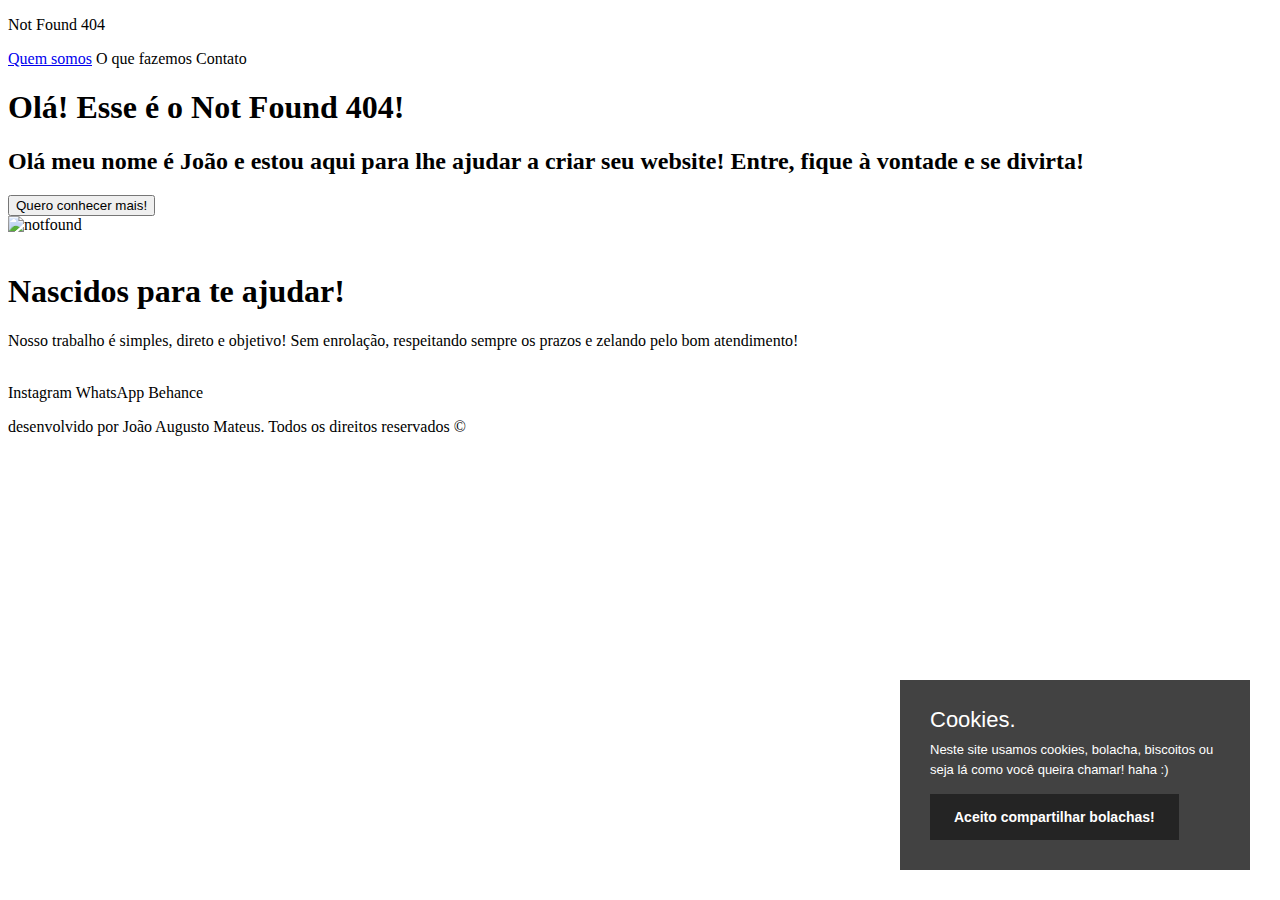
==== index.html @ 874cc060 "Update index.html" ====
<!DOCTYPE html>
<html lang="pt-BR">

<head> 
    <link rel="stylesheet" type="text/css" href="../Site/css/style.css">
    <meta charset="UTF-8">
    <meta name="viewport" content="width=device-width, initial-scale=1.0">
   <meta name="description" content="Olá meu nome é João e estou aqui para lhe ajudar a criar seu website! Entre fique à vontade e se divirta!">
    <title>Not Found 404</title>
    <style>.cookieConsentContainer{z-index:999;width:350px;min-height:20px;box-sizing:border-box;padding:30px 30px 30px 30px;background:#232323;overflow:hidden;position:fixed;bottom:30px;right:30px;display:none}.cookieConsentContainer .cookieTitle a{font-family:OpenSans,arial,sans-serif;color:#fff;font-size:22px;line-height:20px;display:block}.cookieConsentContainer .cookieDesc p{margin:0;padding:0;font-family:OpenSans,arial,sans-serif;color:#fff;font-size:13px;line-height:20px;display:block;margin-top:10px}.cookieConsentContainer .cookieDesc a{font-family:OpenSans,arial,sans-serif;color:#fff;text-decoration:underline}.cookieConsentContainer .cookieButton a{display:inline-block;font-family:OpenSans,arial,sans-serif;color:#fff;font-size:14px;font-weight:700;margin-top:14px;background:#000;box-sizing:border-box;padding:15px 24px;text-align:center;transition:background .3s}.cookieConsentContainer .cookieButton a:hover{cursor:pointer;background:#3e9b67}@media (max-width:980px){.cookieConsentContainer{bottom:0!important;left:0!important;width:100%!important}}</style>
<link rel="icon" type="image/x-icon" href="../Site/favicon.ico">
   
</head>

<body>
    
    <header class="cabecalho">
        <p class="nomelogo">Not Found 404</p>
        <nav class="navegador">
            <a class="somos" href="https://www.instagram.com/joaomateusfotografia/">Quem somos</a>
            <a>O que fazemos</a>
            <a>Contato</a>
        </nav>
    </header>

    <main class="conteudo">
        <section class="conteudoprincipal">
            <div class="conteudoescrito">
                <h1 class="titulo">Olá! Esse é o Not Found 404!</h1>
                <h2 class="subtitulo">Olá meu nome é João e estou aqui para lhe ajudar a criar seu website! Entre, fique à vontade e se divirta!</h2>
                <button class="botao">Quero conhecer mais!</button>
            </div>
           
            <img class="imagem" src="../Site/ovni.gif" alt="notfound">


        </section>

        <section class="trabalhos">
            <img class="team" src="../Site/imagem.gif" alt="">
            <div>
            <h1 class="veja">Nascidos para te ajudar!</h1>
            <p class="paragrafo">Nosso trabalho é simples, direto e objetivo! Sem enrolação, respeitando sempre os prazos e zelando pelo bom atendimento!</p>
           </div> 
           <img src="" alt="">
        </section>
       
        <section class="redes">
            <a>Instagram</a>
            <a>WhatsApp</a>
            <a>Behance</a>
        </section>
    </main>

    <footer class="rodape">
        <p>desenvolvido por João Augusto Mateus. Todos os direitos reservados ©</p>

    </footer>

    
    
    
</body>
<script>var purecookieTitle="Cookies.",purecookieDesc="Neste site usamos cookies, bolacha, biscoitos ou seja lá como você queira chamar! haha :)",purecookieLink='<a href="https://www.cssscript.com/privacy-policy/" target="_blank"Por que usam bolachas?</a>',purecookieButton="Aceito compartilhar bolachas!";function pureFadeIn(e,o){var i=document.getElementById(e);i.style.opacity=0,i.style.display=o||"block",function e(){var o=parseFloat(i.style.opacity);(o+=.02)>1||(i.style.opacity=o,requestAnimationFrame(e))}()}function pureFadeOut(e){var o=document.getElementById(e);o.style.opacity=1,function e(){(o.style.opacity-=.02)<0?o.style.display="none":requestAnimationFrame(e)}()}function setCookie(e,o,i){var t="";if(i){var n=new Date;n.setTime(n.getTime()+24*i*60*60*1e3),t="; expires="+n.toUTCString()}document.cookie=e+"="+(o||"")+t+"; path=/"}function getCookie(e){for(var o=e+"=",i=document.cookie.split(";"),t=0;t<i.length;t++){for(var n=i[t];" "==n.charAt(0);)n=n.substring(1,n.length);if(0==n.indexOf(o))return n.substring(o.length,n.length)}return null}function eraseCookie(e){document.cookie=e+"=; Max-Age=-99999999;"}function cookieConsent(){getCookie("purecookieDismiss")||(document.body.innerHTML+='<div class="cookieConsentContainer" id="cookieConsentContainer"><div class="cookieTitle"><a>'+purecookieTitle+'</a></div><div class="cookieDesc"><p>'+purecookieDesc+" "+purecookieLink+'</p></div><div class="cookieButton"><a onClick="purecookieDismiss();">'+purecookieButton+"</a></div></div>",pureFadeIn("cookieConsentContainer"))}function purecookieDismiss(){setCookie("purecookieDismiss","1",7),pureFadeOut("cookieConsentContainer")}window.onload=function(){cookieConsent()};</script>

</html>
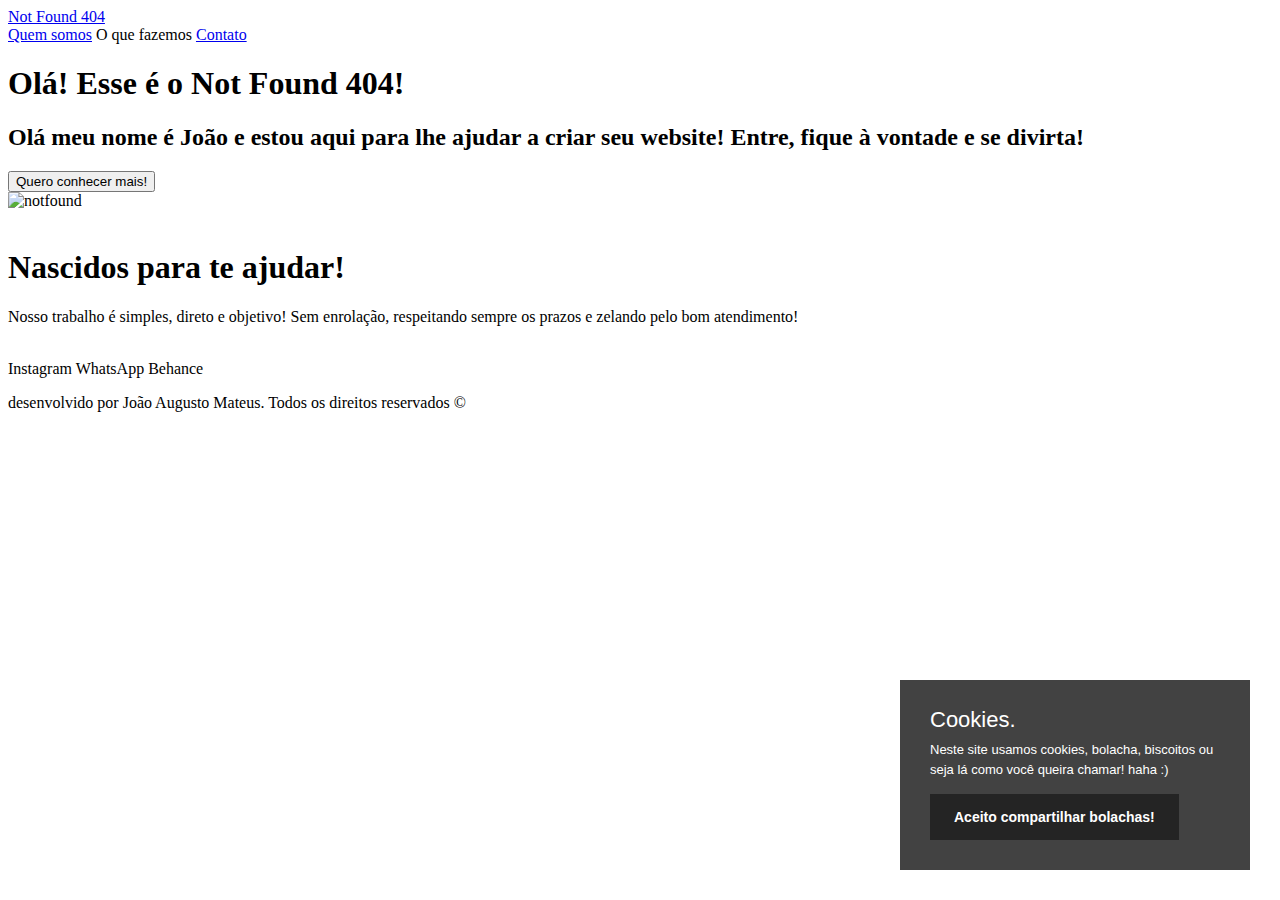
==== commit b38ce209: "Add files via upload" ====
--- a/index.html
+++ b/index.html
@@ -6,20 +6,20 @@
     <meta charset="UTF-8">
     <meta name="viewport" content="width=device-width, initial-scale=1.0">
    <meta name="description" content="Olá meu nome é João e estou aqui para lhe ajudar a criar seu website! Entre fique à vontade e se divirta!">
-    <title>Not Found 404</title>
+    <title>Not Found 404 | Início</title>
     <style>.cookieConsentContainer{z-index:999;width:350px;min-height:20px;box-sizing:border-box;padding:30px 30px 30px 30px;background:#232323;overflow:hidden;position:fixed;bottom:30px;right:30px;display:none}.cookieConsentContainer .cookieTitle a{font-family:OpenSans,arial,sans-serif;color:#fff;font-size:22px;line-height:20px;display:block}.cookieConsentContainer .cookieDesc p{margin:0;padding:0;font-family:OpenSans,arial,sans-serif;color:#fff;font-size:13px;line-height:20px;display:block;margin-top:10px}.cookieConsentContainer .cookieDesc a{font-family:OpenSans,arial,sans-serif;color:#fff;text-decoration:underline}.cookieConsentContainer .cookieButton a{display:inline-block;font-family:OpenSans,arial,sans-serif;color:#fff;font-size:14px;font-weight:700;margin-top:14px;background:#000;box-sizing:border-box;padding:15px 24px;text-align:center;transition:background .3s}.cookieConsentContainer .cookieButton a:hover{cursor:pointer;background:#3e9b67}@media (max-width:980px){.cookieConsentContainer{bottom:0!important;left:0!important;width:100%!important}}</style>
-<link rel="icon" type="image/x-icon" href="../Site/favicon.ico">
+    <link rel="icon" type="image/x-icon" href="../Site/favicon.ico">
    
 </head>
 
 <body>
     
     <header class="cabecalho">
-        <p class="nomelogo">Not Found 404</p>
+        <a class="nomelogo" href="../Site/index.html">Not Found 404</a>
         <nav class="navegador">
-            <a class="somos" href="https://www.instagram.com/joaomateusfotografia/">Quem somos</a>
+            <a class="somos" href="../Site/segunda.html">Quem somos</a>
             <a>O que fazemos</a>
-            <a>Contato</a>
+            <a class="contatoum" href="../Site/terceira.html">Contato</a>
         </nav>
     </header>
 
@@ -27,8 +27,8 @@
         <section class="conteudoprincipal">
             <div class="conteudoescrito">
                 <h1 class="titulo">Olá! Esse é o Not Found 404!</h1>
-                <h2 class="subtitulo">Olá meu nome é João e estou aqui para lhe ajudar a criar seu website! Entre, fique à vontade e se divirta!</h2>
-                <button class="botao">Quero conhecer mais!</button>
+                <h2 class="subtitulo digitando">Olá meu nome é João e estou aqui para lhe ajudar a criar seu website! Entre, fique à vontade e se divirta!</h2>
+               <a href="../Site/segunda.html"><button class="botao">Quero conhecer mais!</button></a>
             </div>
            
             <img class="imagem" src="../Site/ovni.gif" alt="notfound">
@@ -63,4 +63,4 @@
 </body>
 <script>var purecookieTitle="Cookies.",purecookieDesc="Neste site usamos cookies, bolacha, biscoitos ou seja lá como você queira chamar! haha :)",purecookieLink='<a href="https://www.cssscript.com/privacy-policy/" target="_blank"Por que usam bolachas?</a>',purecookieButton="Aceito compartilhar bolachas!";function pureFadeIn(e,o){var i=document.getElementById(e);i.style.opacity=0,i.style.display=o||"block",function e(){var o=parseFloat(i.style.opacity);(o+=.02)>1||(i.style.opacity=o,requestAnimationFrame(e))}()}function pureFadeOut(e){var o=document.getElementById(e);o.style.opacity=1,function e(){(o.style.opacity-=.02)<0?o.style.display="none":requestAnimationFrame(e)}()}function setCookie(e,o,i){var t="";if(i){var n=new Date;n.setTime(n.getTime()+24*i*60*60*1e3),t="; expires="+n.toUTCString()}document.cookie=e+"="+(o||"")+t+"; path=/"}function getCookie(e){for(var o=e+"=",i=document.cookie.split(";"),t=0;t<i.length;t++){for(var n=i[t];" "==n.charAt(0);)n=n.substring(1,n.length);if(0==n.indexOf(o))return n.substring(o.length,n.length)}return null}function eraseCookie(e){document.cookie=e+"=; Max-Age=-99999999;"}function cookieConsent(){getCookie("purecookieDismiss")||(document.body.innerHTML+='<div class="cookieConsentContainer" id="cookieConsentContainer"><div class="cookieTitle"><a>'+purecookieTitle+'</a></div><div class="cookieDesc"><p>'+purecookieDesc+" "+purecookieLink+'</p></div><div class="cookieButton"><a onClick="purecookieDismiss();">'+purecookieButton+"</a></div></div>",pureFadeIn("cookieConsentContainer"))}function purecookieDismiss(){setCookie("purecookieDismiss","1",7),pureFadeOut("cookieConsentContainer")}window.onload=function(){cookieConsent()};</script>
 
-</html>
+</html>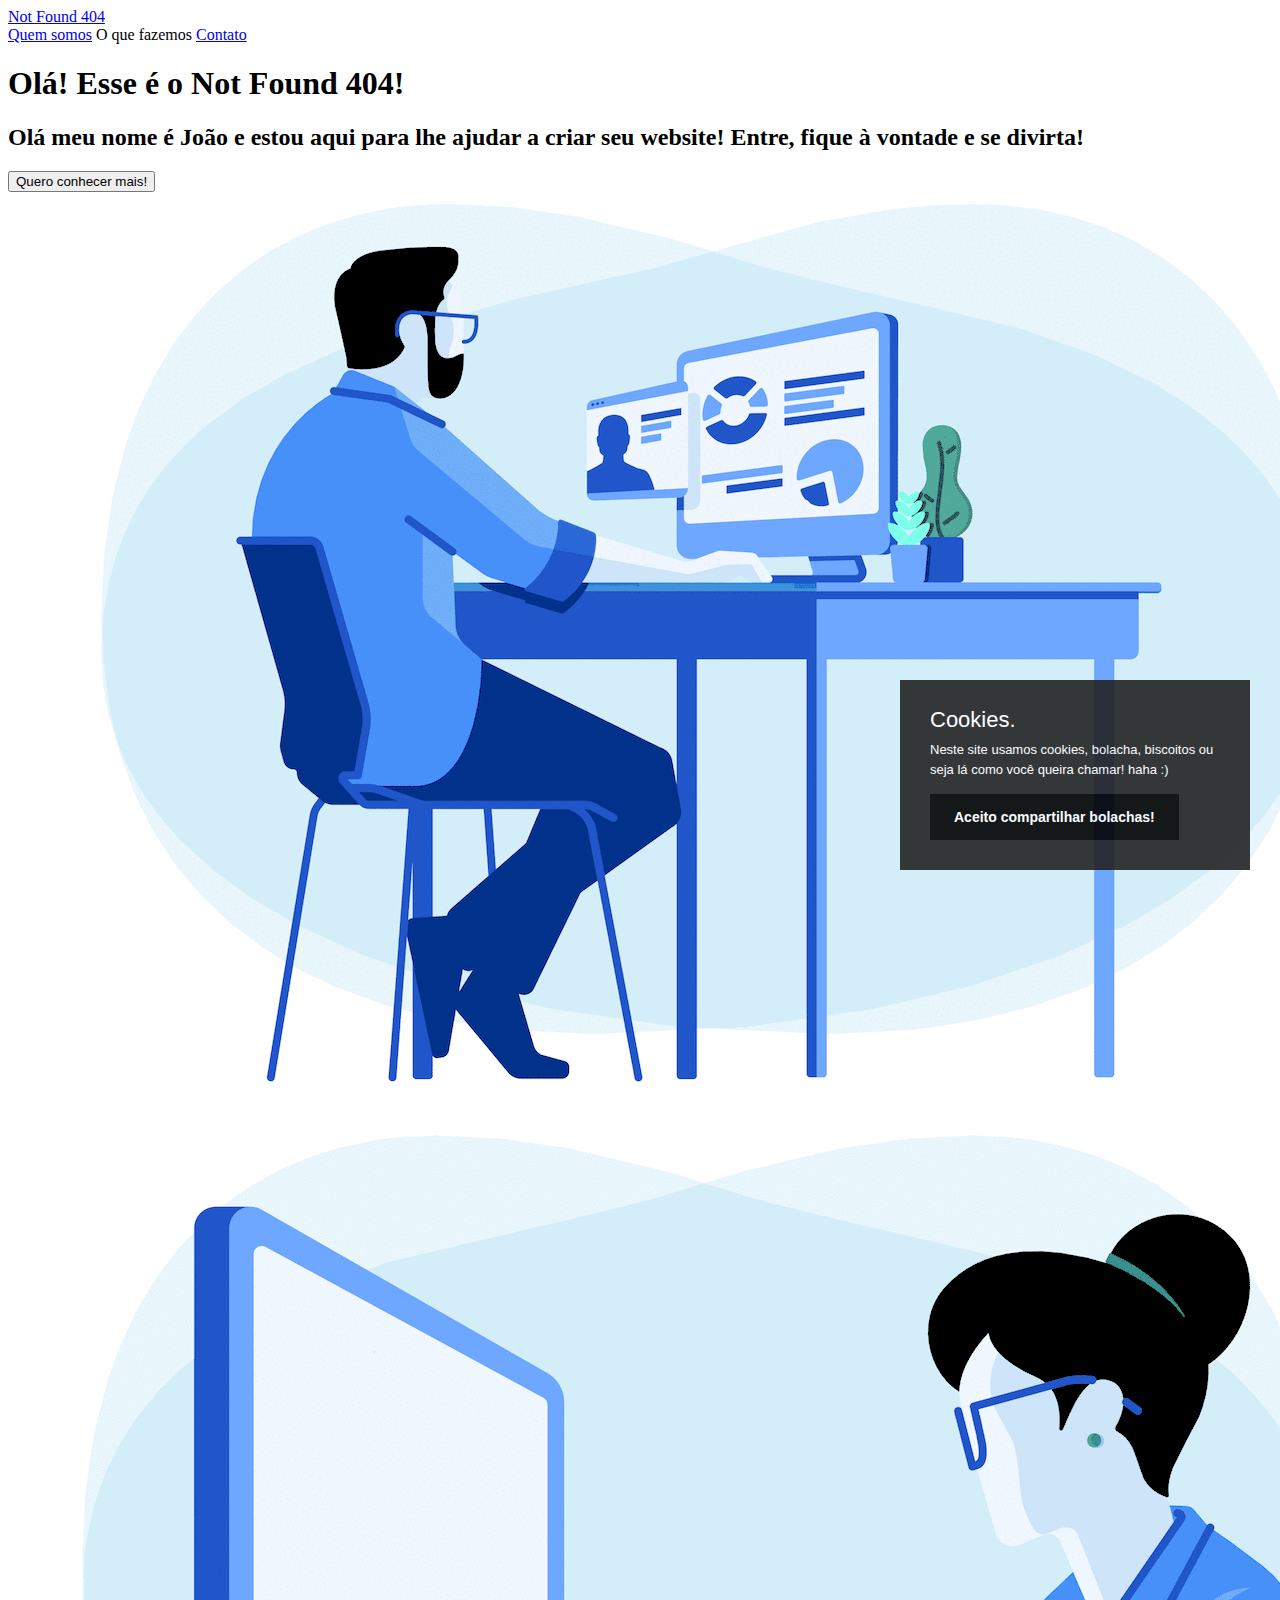
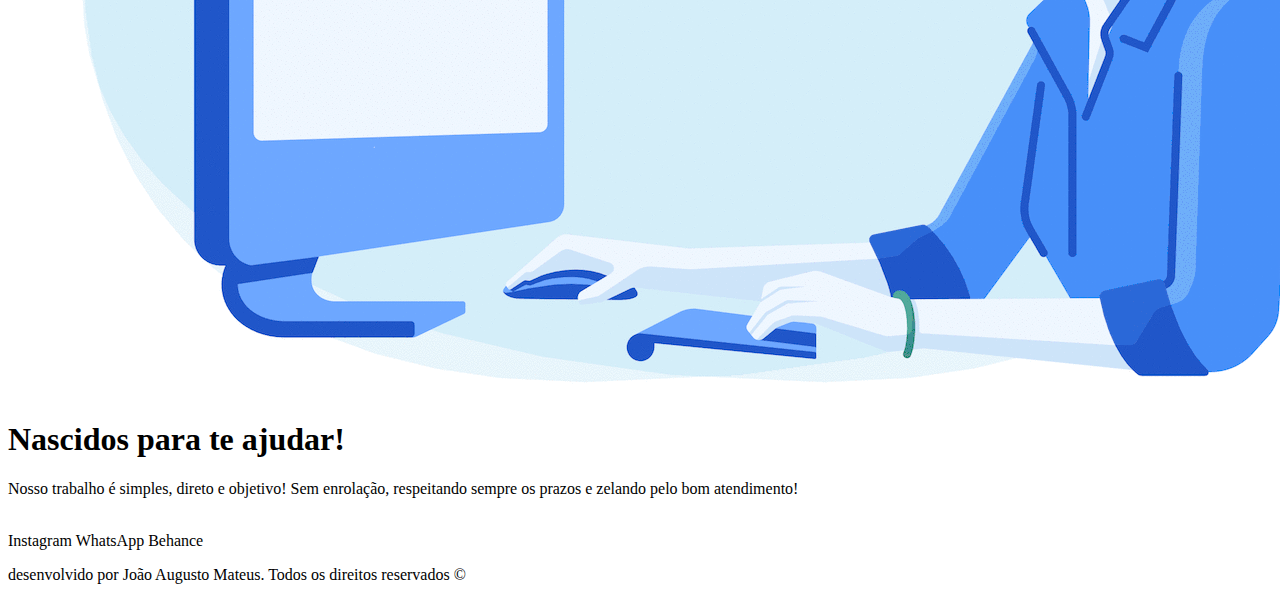
==== commit 0e79dfb2: "Update index.html" ====
--- a/index.html
+++ b/index.html
@@ -2,24 +2,24 @@
 <html lang="pt-BR">
 
 <head> 
-    <link rel="stylesheet" type="text/css" href="../Site/css/style.css">
+    <link rel="stylesheet" type="text/css" href="style.css">
     <meta charset="UTF-8">
     <meta name="viewport" content="width=device-width, initial-scale=1.0">
    <meta name="description" content="Olá meu nome é João e estou aqui para lhe ajudar a criar seu website! Entre fique à vontade e se divirta!">
     <title>Not Found 404 | Início</title>
     <style>.cookieConsentContainer{z-index:999;width:350px;min-height:20px;box-sizing:border-box;padding:30px 30px 30px 30px;background:#232323;overflow:hidden;position:fixed;bottom:30px;right:30px;display:none}.cookieConsentContainer .cookieTitle a{font-family:OpenSans,arial,sans-serif;color:#fff;font-size:22px;line-height:20px;display:block}.cookieConsentContainer .cookieDesc p{margin:0;padding:0;font-family:OpenSans,arial,sans-serif;color:#fff;font-size:13px;line-height:20px;display:block;margin-top:10px}.cookieConsentContainer .cookieDesc a{font-family:OpenSans,arial,sans-serif;color:#fff;text-decoration:underline}.cookieConsentContainer .cookieButton a{display:inline-block;font-family:OpenSans,arial,sans-serif;color:#fff;font-size:14px;font-weight:700;margin-top:14px;background:#000;box-sizing:border-box;padding:15px 24px;text-align:center;transition:background .3s}.cookieConsentContainer .cookieButton a:hover{cursor:pointer;background:#3e9b67}@media (max-width:980px){.cookieConsentContainer{bottom:0!important;left:0!important;width:100%!important}}</style>
-    <link rel="icon" type="image/x-icon" href="../Site/favicon.ico">
+    <link rel="icon" type="image/x-icon" href="favicon.ico">
    
 </head>
 
 <body>
     
     <header class="cabecalho">
-        <a class="nomelogo" href="../Site/index.html">Not Found 404</a>
+        <a class="nomelogo" href="index.html">Not Found 404</a>
         <nav class="navegador">
-            <a class="somos" href="../Site/segunda.html">Quem somos</a>
+            <a class="somos" href="segunda.html">Quem somos</a>
             <a>O que fazemos</a>
-            <a class="contatoum" href="../Site/terceira.html">Contato</a>
+            <a class="contatoum" href="terceira.html">Contato</a>
         </nav>
     </header>
 
@@ -31,13 +31,13 @@
                <a href="../Site/segunda.html"><button class="botao">Quero conhecer mais!</button></a>
             </div>
            
-            <img class="imagem" src="../Site/ovni.gif" alt="notfound">
+            <img class="imagem" src="ovni.gif" alt="notfound">
 
 
         </section>
 
         <section class="trabalhos">
-            <img class="team" src="../Site/imagem.gif" alt="">
+            <img class="team" src="imagem.gif" alt="">
             <div>
             <h1 class="veja">Nascidos para te ajudar!</h1>
             <p class="paragrafo">Nosso trabalho é simples, direto e objetivo! Sem enrolação, respeitando sempre os prazos e zelando pelo bom atendimento!</p>
@@ -63,4 +63,4 @@
 </body>
 <script>var purecookieTitle="Cookies.",purecookieDesc="Neste site usamos cookies, bolacha, biscoitos ou seja lá como você queira chamar! haha :)",purecookieLink='<a href="https://www.cssscript.com/privacy-policy/" target="_blank"Por que usam bolachas?</a>',purecookieButton="Aceito compartilhar bolachas!";function pureFadeIn(e,o){var i=document.getElementById(e);i.style.opacity=0,i.style.display=o||"block",function e(){var o=parseFloat(i.style.opacity);(o+=.02)>1||(i.style.opacity=o,requestAnimationFrame(e))}()}function pureFadeOut(e){var o=document.getElementById(e);o.style.opacity=1,function e(){(o.style.opacity-=.02)<0?o.style.display="none":requestAnimationFrame(e)}()}function setCookie(e,o,i){var t="";if(i){var n=new Date;n.setTime(n.getTime()+24*i*60*60*1e3),t="; expires="+n.toUTCString()}document.cookie=e+"="+(o||"")+t+"; path=/"}function getCookie(e){for(var o=e+"=",i=document.cookie.split(";"),t=0;t<i.length;t++){for(var n=i[t];" "==n.charAt(0);)n=n.substring(1,n.length);if(0==n.indexOf(o))return n.substring(o.length,n.length)}return null}function eraseCookie(e){document.cookie=e+"=; Max-Age=-99999999;"}function cookieConsent(){getCookie("purecookieDismiss")||(document.body.innerHTML+='<div class="cookieConsentContainer" id="cookieConsentContainer"><div class="cookieTitle"><a>'+purecookieTitle+'</a></div><div class="cookieDesc"><p>'+purecookieDesc+" "+purecookieLink+'</p></div><div class="cookieButton"><a onClick="purecookieDismiss();">'+purecookieButton+"</a></div></div>",pureFadeIn("cookieConsentContainer"))}function purecookieDismiss(){setCookie("purecookieDismiss","1",7),pureFadeOut("cookieConsentContainer")}window.onload=function(){cookieConsent()};</script>
 
-</html>+</html>
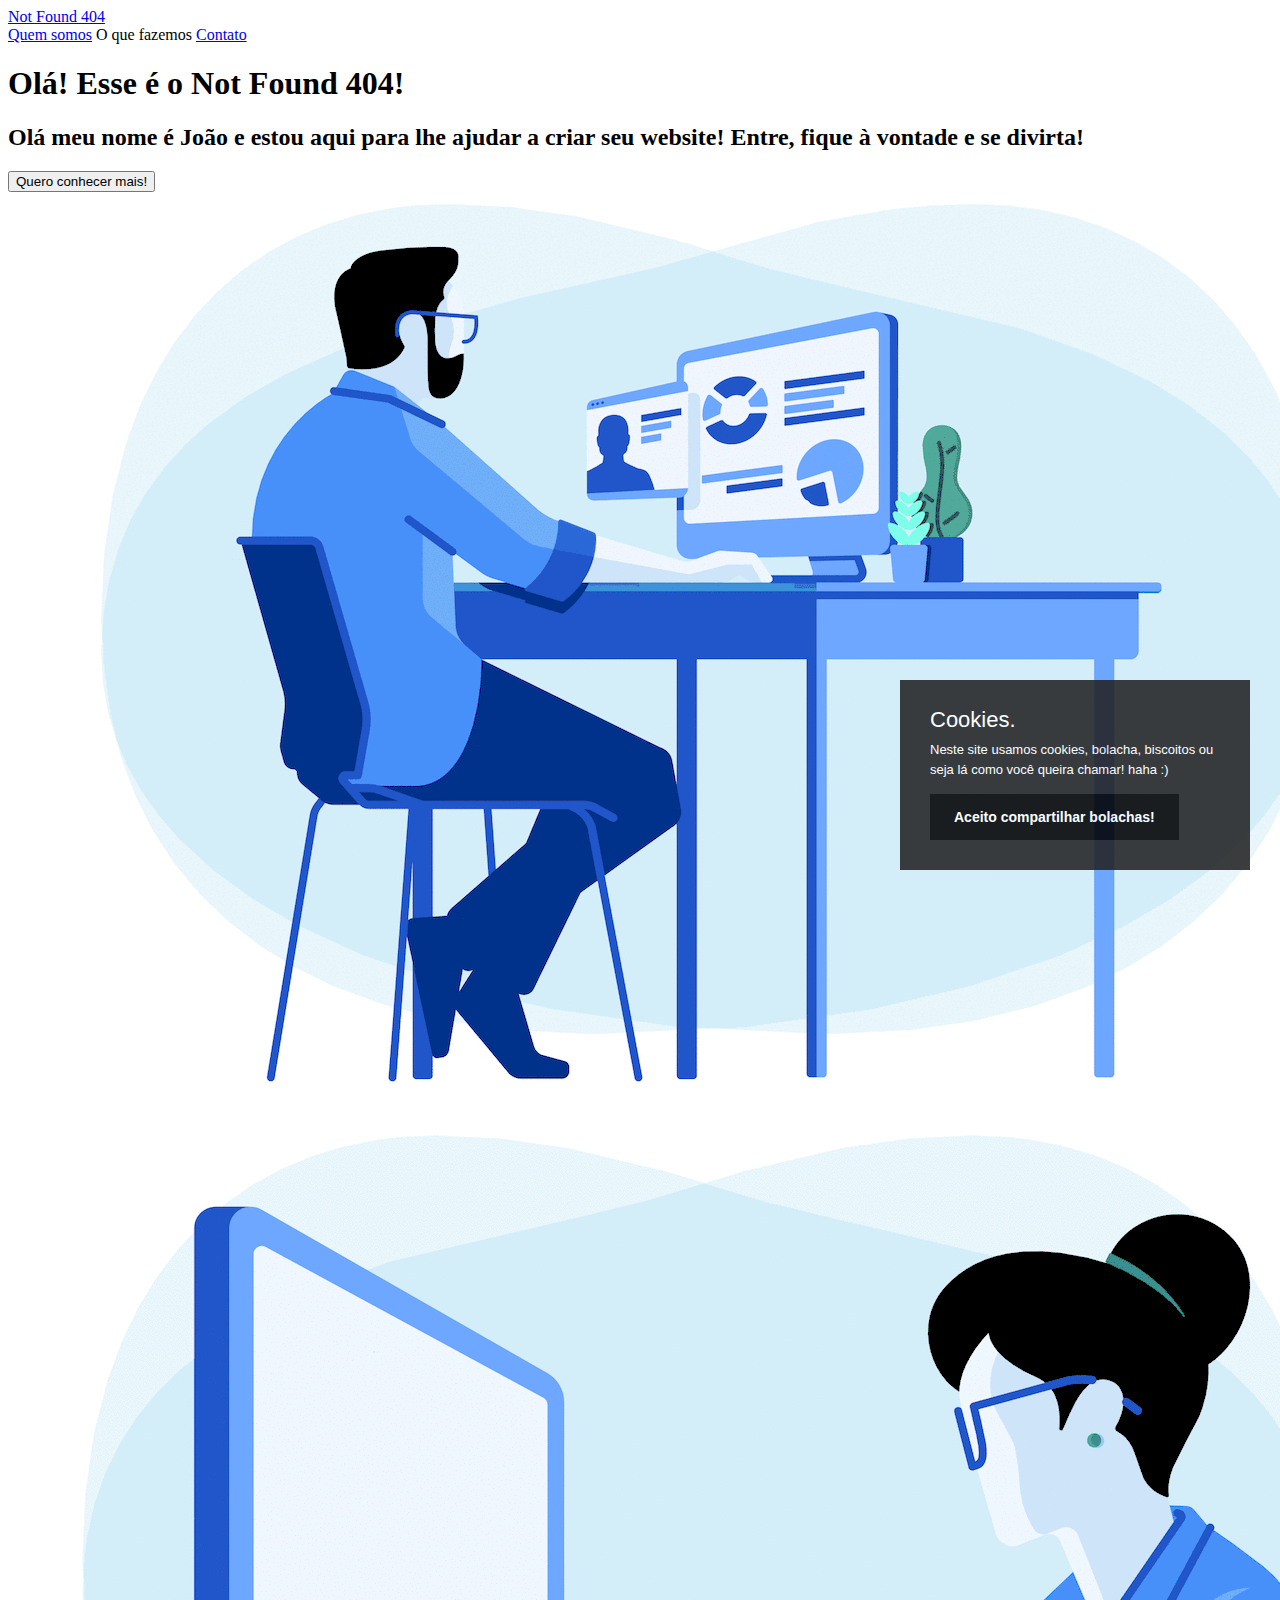
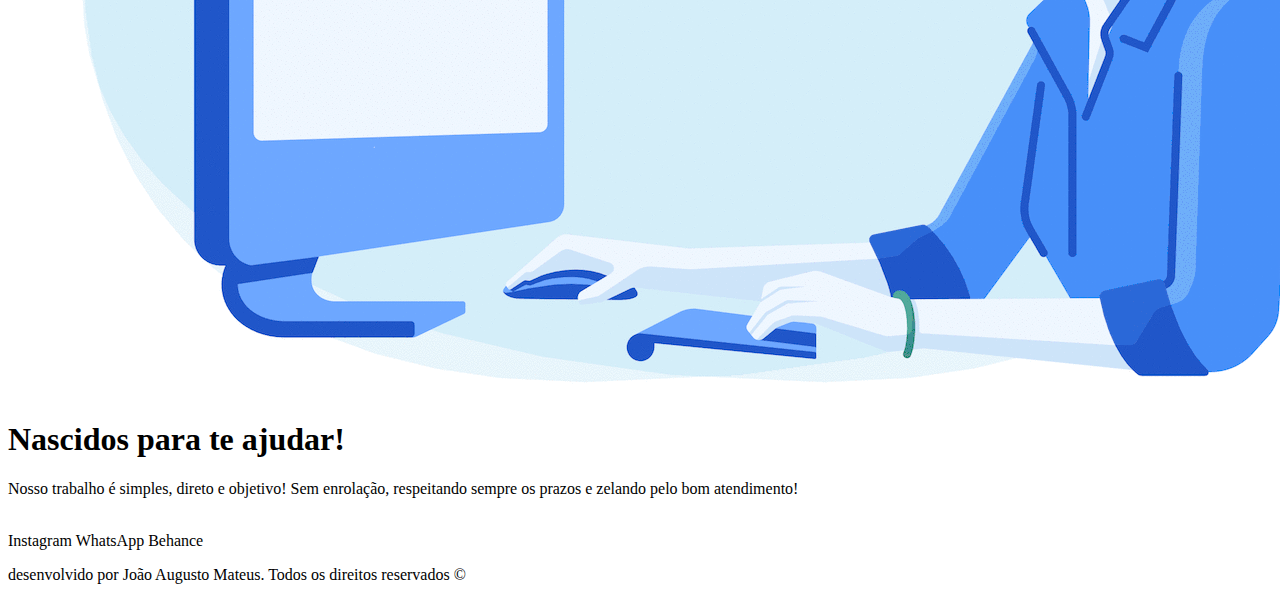
==== commit 8109b660: "Update index.html" ====
--- a/index.html
+++ b/index.html
@@ -9,6 +9,7 @@
     <title>Not Found 404 | Início</title>
     <style>.cookieConsentContainer{z-index:999;width:350px;min-height:20px;box-sizing:border-box;padding:30px 30px 30px 30px;background:#232323;overflow:hidden;position:fixed;bottom:30px;right:30px;display:none}.cookieConsentContainer .cookieTitle a{font-family:OpenSans,arial,sans-serif;color:#fff;font-size:22px;line-height:20px;display:block}.cookieConsentContainer .cookieDesc p{margin:0;padding:0;font-family:OpenSans,arial,sans-serif;color:#fff;font-size:13px;line-height:20px;display:block;margin-top:10px}.cookieConsentContainer .cookieDesc a{font-family:OpenSans,arial,sans-serif;color:#fff;text-decoration:underline}.cookieConsentContainer .cookieButton a{display:inline-block;font-family:OpenSans,arial,sans-serif;color:#fff;font-size:14px;font-weight:700;margin-top:14px;background:#000;box-sizing:border-box;padding:15px 24px;text-align:center;transition:background .3s}.cookieConsentContainer .cookieButton a:hover{cursor:pointer;background:#3e9b67}@media (max-width:980px){.cookieConsentContainer{bottom:0!important;left:0!important;width:100%!important}}</style>
     <link rel="icon" type="image/x-icon" href="favicon.ico">
+    <link href= "https://notfound404-error.github.io/404notfound/style.css">
    
 </head>
 
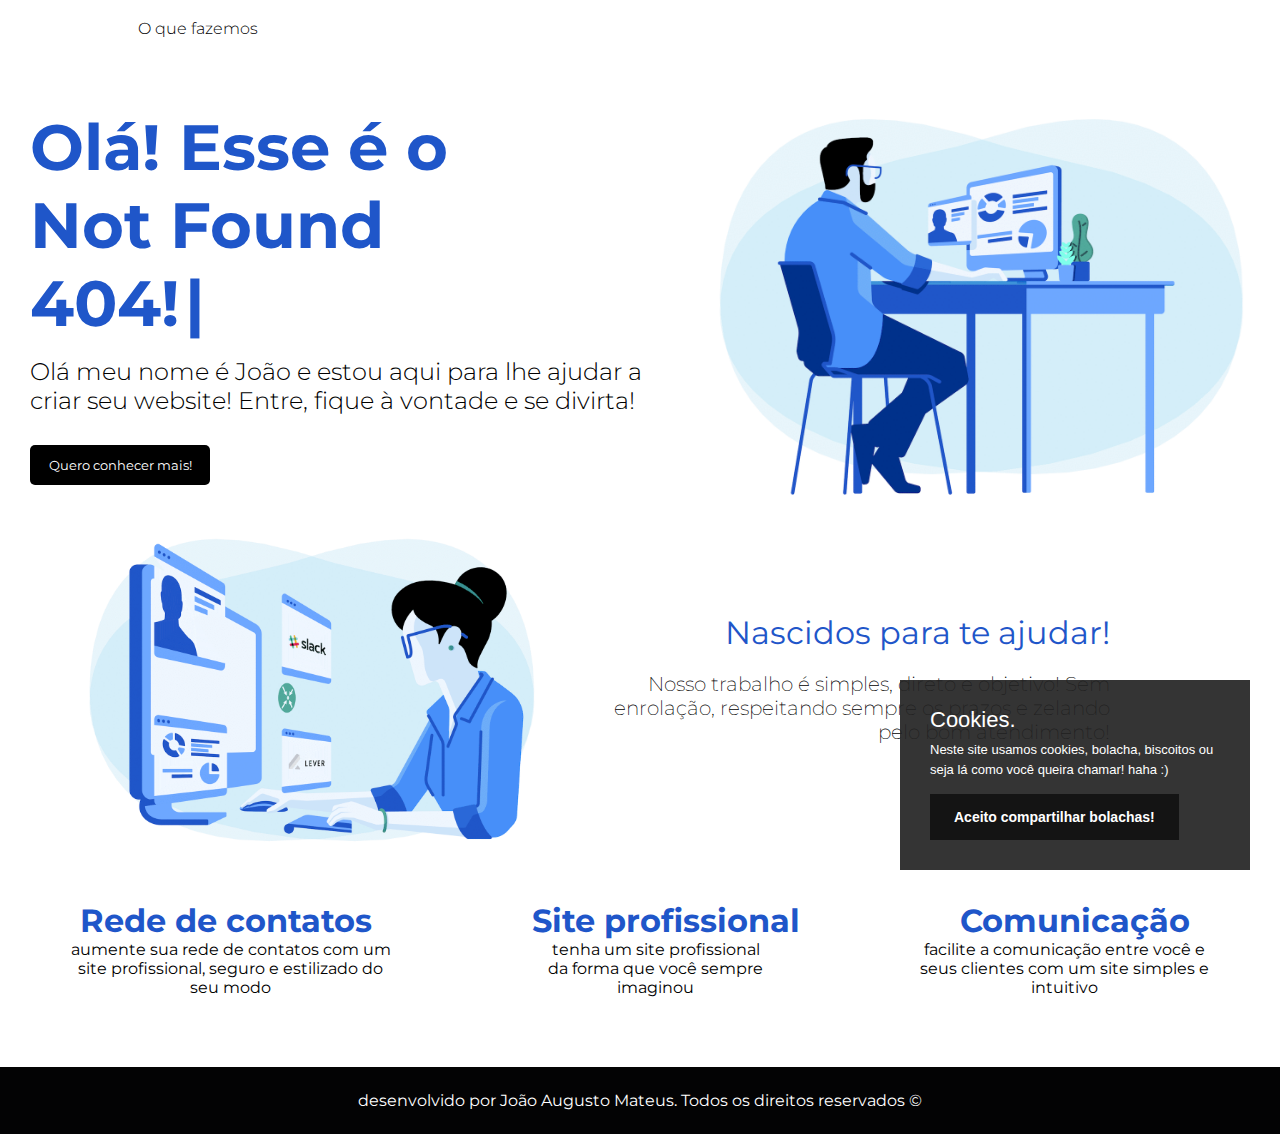
==== commit 8edb0828: "Update index.html" ====
--- a/index.html
+++ b/index.html
@@ -9,59 +9,59 @@
     <title>Not Found 404 | Início</title>
     <style>.cookieConsentContainer{z-index:999;width:350px;min-height:20px;box-sizing:border-box;padding:30px 30px 30px 30px;background:#232323;overflow:hidden;position:fixed;bottom:30px;right:30px;display:none}.cookieConsentContainer .cookieTitle a{font-family:OpenSans,arial,sans-serif;color:#fff;font-size:22px;line-height:20px;display:block}.cookieConsentContainer .cookieDesc p{margin:0;padding:0;font-family:OpenSans,arial,sans-serif;color:#fff;font-size:13px;line-height:20px;display:block;margin-top:10px}.cookieConsentContainer .cookieDesc a{font-family:OpenSans,arial,sans-serif;color:#fff;text-decoration:underline}.cookieConsentContainer .cookieButton a{display:inline-block;font-family:OpenSans,arial,sans-serif;color:#fff;font-size:14px;font-weight:700;margin-top:14px;background:#000;box-sizing:border-box;padding:15px 24px;text-align:center;transition:background .3s}.cookieConsentContainer .cookieButton a:hover{cursor:pointer;background:#3e9b67}@media (max-width:980px){.cookieConsentContainer{bottom:0!important;left:0!important;width:100%!important}}</style>
     <link rel="icon" type="image/x-icon" href="favicon.ico">
-    <link href= "https://notfound404-error.github.io/404notfound/style.css">
-   
+    <content="width=device-width, initial-scale=1.0">
+        <link href="https://notfound404-error.github.io/NotFound404/style.css>
 </head>
 
+
 <body>
-    
-    <header class="cabecalho">
-        <a class="nomelogo" href="index.html">Not Found 404</a>
-        <nav class="navegador">
-            <a class="somos" href="segunda.html">Quem somos</a>
-            <a>O que fazemos</a>
-            <a class="contatoum" href="terceira.html">Contato</a>
-        </nav>
-    </header>
 
-    <main class="conteudo">
-        <section class="conteudoprincipal">
-            <div class="conteudoescrito">
-                <h1 class="titulo">Olá! Esse é o Not Found 404!</h1>
-                <h2 class="subtitulo digitando">Olá meu nome é João e estou aqui para lhe ajudar a criar seu website! Entre, fique à vontade e se divirta!</h2>
-               <a href="../Site/segunda.html"><button class="botao">Quero conhecer mais!</button></a>
-            </div>
-           
-            <img class="imagem" src="ovni.gif" alt="notfound">
+<header class="cabecalho">
+  <a class="nomelogo" href="index.html">Not Found 404</a>
+  <nav class="navegador">
+      <a class="somos" href="segunda.html">Quem somos</a>
+      <a>O que fazemos</a>
+      <a class="contatoum" href="terceira.html">Contato</a>
+  </nav>
+</header>
+
+<main class="conteudo">
+  <section class="conteudoprincipal">
+      <div class="conteudoescrito">
+          <h1 class="titulo">Olá! Esse é o Not Found 404!</h1>
+          <h2 class="subtitulo digitando">Olá meu nome é João e estou aqui para lhe ajudar a criar seu website! Entre, fique à vontade e se divirta!</h2>
+         <a href="segunda.html"><button class="botao">Quero conhecer mais!</button></a>
+      </div>
+     
+      <img class="imagem" src="ovni.gif" alt="notfound">
 
 
-        </section>
+  </section>
 
-        <section class="trabalhos">
-            <img class="team" src="imagem.gif" alt="">
-            <div>
-            <h1 class="veja">Nascidos para te ajudar!</h1>
-            <p class="paragrafo">Nosso trabalho é simples, direto e objetivo! Sem enrolação, respeitando sempre os prazos e zelando pelo bom atendimento!</p>
-           </div> 
-           <img src="" alt="">
-        </section>
-       
-        <section class="redes">
-            <a>Instagram</a>
-            <a>WhatsApp</a>
-            <a>Behance</a>
-        </section>
-    </main>
+  <section class="trabalhos">
+      <img class="team" src="imagem.gif" alt="">
+      <div>
+      <h1 class="veja">Nascidos para te ajudar!</h1>
+      <p class="paragrafo">Nosso trabalho é simples, direto e objetivo! Sem enrolação, respeitando sempre os prazos e zelando pelo bom atendimento!</p>
+     </div> 
+     <img src="" alt="">
+  </section>
 
-    <footer class="rodape">
-        <p>desenvolvido por João Augusto Mateus. Todos os direitos reservados ©</p>
+  </main>
+    <section class="texto">   
+      <h1>Rede de contatos</h1>
+      <h1>Site profissional</h1>
+      <h1>Comunicação</h1>
+     </section>
 
-    </footer>
+     <section class="textodois">   
+      <p>aumente sua rede de contatos com um site profissional, seguro e estilizado do seu modo</p>
+      <p>tenha um site profissional da forma que você sempre imaginou</p>
+      <p>facilite a comunicação entre você e seus clientes com um site simples e intuitivo</p>
+     </section>
+</body>
+<footer class="rodape">
+  <p>desenvolvido por João Augusto Mateus. Todos os direitos reservados ©</p>
 
-    
-    
-    
-</body>
+</footer>
 <script>var purecookieTitle="Cookies.",purecookieDesc="Neste site usamos cookies, bolacha, biscoitos ou seja lá como você queira chamar! haha :)",purecookieLink='<a href="https://www.cssscript.com/privacy-policy/" target="_blank"Por que usam bolachas?</a>',purecookieButton="Aceito compartilhar bolachas!";function pureFadeIn(e,o){var i=document.getElementById(e);i.style.opacity=0,i.style.display=o||"block",function e(){var o=parseFloat(i.style.opacity);(o+=.02)>1||(i.style.opacity=o,requestAnimationFrame(e))}()}function pureFadeOut(e){var o=document.getElementById(e);o.style.opacity=1,function e(){(o.style.opacity-=.02)<0?o.style.display="none":requestAnimationFrame(e)}()}function setCookie(e,o,i){var t="";if(i){var n=new Date;n.setTime(n.getTime()+24*i*60*60*1e3),t="; expires="+n.toUTCString()}document.cookie=e+"="+(o||"")+t+"; path=/"}function getCookie(e){for(var o=e+"=",i=document.cookie.split(";"),t=0;t<i.length;t++){for(var n=i[t];" "==n.charAt(0);)n=n.substring(1,n.length);if(0==n.indexOf(o))return n.substring(o.length,n.length)}return null}function eraseCookie(e){document.cookie=e+"=; Max-Age=-99999999;"}function cookieConsent(){getCookie("purecookieDismiss")||(document.body.innerHTML+='<div class="cookieConsentContainer" id="cookieConsentContainer"><div class="cookieTitle"><a>'+purecookieTitle+'</a></div><div class="cookieDesc"><p>'+purecookieDesc+" "+purecookieLink+'</p></div><div class="cookieButton"><a onClick="purecookieDismiss();">'+purecookieButton+"</a></div></div>",pureFadeIn("cookieConsentContainer"))}function purecookieDismiss(){setCookie("purecookieDismiss","1",7),pureFadeOut("cookieConsentContainer")}window.onload=function(){cookieConsent()};</script>
-
-</html>
--- a/style.css
+++ b/style.css
@@ -0,0 +1,472 @@
+@import url('https://fonts.googleapis.com/css2?family=Montserrat:wght@300;500&display=swap');
+
+* {
+    margin: 0;
+    padding: 0;
+    box-sizing: border-box;
+    text-decoration: none;
+}
+
+body {
+     font-size: 100%;
+     background-color: white;
+     animation: fadein 1s;
+ }
+
+ 
+
+ .cabecalho {
+  background-image: linear-gradient(to right, #1F56C9 , #4DAAFF);
+     color: white;
+     display: flex;
+     flex-direction: row;
+     align-items: center;
+     justify-content: space-around;
+     padding: 35px;
+    position: sticky;
+    top: 0;
+ }
+
+ .navegador {
+     display: flex;
+     gap: 30px;
+     font-family: 'Montserrat', sans-serif;
+     font-weight: 300;
+     align-items: center;
+ }
+
+ .conteudoprincipal {
+
+    display: flex;
+    align-items: center;
+    justify-content: space-around;
+    flex-direction: row;
+    padding-top: 70px;
+    flex-wrap: wrap;
+    
+
+}
+
+.conteudoescrito {
+    padding-bottom: 20px;
+    margin-left: 30px;
+    
+}
+
+.titulo {
+
+    font-family: 'Montserrat', sans-serif;
+    font-size: 64px;
+    padding-bottom: 15px;
+    max-width: 540px;
+    color: #1F56C9;
+    
+}
+
+.titulo:after{
+  content: '|';
+  margin-left: 5px;
+  opacity: 1;
+  animation: pisca .7s infinite;}
+
+  @keyframes pisca{
+    0%, 100%{
+        opacity: 1;
+    }
+    50%{
+        opacity: 0;
+    }
+}
+
+.subtitulo {
+    font-family: 'Montserrat', sans-serif;
+    font-weight: 300;
+    max-width: 650px;
+    padding-bottom: 30px;
+}
+
+.digitando {
+  animation: cursor 500ms infinite normal, digitar 4s 1s normal;
+}
+
+@keyframes cursor {
+  from {border-right-color: black;}
+  to {border-right-color: white;}
+}
+
+.botao {
+
+    background-color: black;
+    color: white;
+    font-family: 'Montserrat', sans-serif;
+    border-radius: 5px;
+    height: 40px;
+    width: 180px;
+    border: none;
+    cursor: pointer;
+
+}
+
+.botao:hover{
+
+    background-color: #1F56C9;
+
+    Color: #fff;
+
+    width: 180px;
+
+    height: 40px;
+
+    border-radius: 5;
+
+    transition-duration: 0.2s;}
+
+.conteudodois {
+    max-width: 700px;
+    font-family: 'Montserrat', sans-serif ;
+    font-size: 18px;
+    display: block ;
+    align-items: right;
+    justify-content: right;
+    flex-direction: row;
+    padding-bottom: 50px;
+    padding-left: 40px;
+    font-weight: 500;
+
+}
+
+
+
+
+
+.rodape {background-color: #030304;
+    color: white;
+    display: flex;
+    flex-direction: row;
+    align-items: center;
+    justify-content: space-around;
+    padding: 24px;
+    font-family: 'Montserrat', sans-serif;
+}
+
+.nomelogo { 
+    font-family: 'Montserrat', sans-serif;
+    font-weight: 900;
+    text-decoration: none;
+    color: white;
+}
+
+.imagem {
+    max-width: 600px;
+}
+
+.titulodois {
+    padding-bottom: 23px;
+}
+
+.somos {text-decoration: none;
+color: white;}
+
+.veja {
+    font-family: 'Montserrat', sans-serif;
+    color: #1F56C9;
+    display: flex;
+    flex-direction: row;
+    align-items: right;
+    justify-content: right;
+    font-weight: 400;
+    padding-bottom: 20px;
+    margin-right: 100px;
+}
+  
+.paragrafo {
+    font-size: 20px;
+    font-family: 'Montserrat', sans-serif ;
+    color: black;
+    display: flex;
+    flex-direction: row;
+    align-items: right;
+    justify-content: right;
+    font-weight: 400;
+    padding-bottom: 20px;
+font-weight: 200;
+max-width: 500px;
+text-align: right;
+margin-right: 100px;}
+
+.team {
+    max-width: 500px;
+    margin-left: 40px;
+    padding-top: 20px;
+    padding-bottom: 25px;
+}
+
+.trabalhos {
+    display: flex;
+    justify-content: space-around;
+    align-items: center;
+    flex-wrap: wrap;
+}
+
+
+.redes {
+    font-size: 10px;
+    font-family: 'Montserrat', sans-serif ;
+    display: flex;
+    gap: 20px;
+    justify-content: center;
+    padding-top: -10px;
+    padding-bottom: 50px;
+}
+
+.trabalhos {
+    animation: fadeIn 2s;
+    -webkit-animation: fadeIn 2s;
+    -moz-animation: fadeIn 2s;
+    -o-animation: fadeIn 2s;
+    -ms-animation: fadeIn 2s;
+  }
+  @keyframes fadeIn {
+    0% {opacity:0;}
+    100% {opacity:1;}
+  }
+  
+  @-moz-keyframes fadeIn {
+    0% {opacity:0;}
+    100% {opacity:1;}
+  }
+  
+  @-webkit-keyframes fadeIn {
+    0% {opacity:0;}
+    100% {opacity:1;}
+  }
+  
+  @-o-keyframes fadeIn {
+    0% {opacity:0;}
+    100% {opacity:1;}
+  }
+
+  .titulo {
+    animation: fadeIn 2s;
+    -webkit-animation: fadeIn 2s;
+    -moz-animation: fadeIn 2s;
+    -o-animation: fadeIn 2s;
+    -ms-animation: fadeIn 2s;
+  }
+  @keyframes fadeIn {
+    0% {opacity:0;}
+    100% {opacity:1;}
+  }
+  
+  @-moz-keyframes fadeIn {
+    0% {opacity:0;}
+    100% {opacity:1;}
+  }
+  
+  @-webkit-keyframes fadeIn {
+    0% {opacity:0;}
+    100% {opacity:1;}
+  }
+  
+  @-o-keyframes fadeIn {
+    0% {opacity:0;}
+    100% {opacity:1;}
+  }
+  
+  .perfil {max-width: 200px;
+  padding-bottom: 30px;
+  padding-top: 50px;
+  }
+
+  .vejadois { font-size: 20px;
+    font-family: 'Montserrat', sans-serif ;
+    color: black;
+    display: flex;
+    flex-direction: row;
+    align-items: left;
+    justify-content: left;
+    font-weight: 400;
+    padding-bottom: 20px;
+font-weight: 600;
+max-width: 500px;
+text-align: left;
+}
+
+  .paragrafodois {font-size: 20px;
+    font-family: 'Montserrat', sans-serif ;
+    color: black;
+    display: flex;
+    flex-direction: row;
+    align-items: left;
+    justify-content: left;
+    font-weight: 400;
+    padding-bottom: 20px;
+font-weight: 200;
+max-width: 500px;
+text-align: left;
+}
+
+.trabalhosdois {display: flex;
+  justify-content: space-around;
+  align-items: center;
+}
+
+.contato {text-decoration: none;
+  color: black;
+font-family: 'Montserrat', sans-serif;
+flex-direction: row;
+justify-content: center;
+align-items: center;
+display: flex;}
+  
+.contatoum {text-decoration: none;
+  color: white;}
+
+  .botaodois {
+
+    background-color: black;
+    color: white;
+    font-family: 'Montserrat', sans-serif;
+    border-radius: 5px;
+    height: 40px;
+    width: 180px;
+    border: none;
+    cursor: pointer;
+
+}
+
+.botaodois:hover{
+
+    background-color: #1F56C9;
+
+    Color: #fff;
+
+    width: 180px;
+
+    height: 40px;
+
+    border-radius: 5;
+
+    transition-duration: 0.2s;}
+
+    .formulario {padding-bottom: 100px;}
+
+  
+.contato {
+  display: flex;
+  align-items: center;
+padding-bottom: -150px;
+margin-left: -200px;}
+
+    .main {
+      background-color: #FFFFFF;
+      width: 400px;
+      height: 400px;
+      border-radius: 1.5em;
+      box-shadow: 0px 11px 35px 2px rgba(0, 0, 0, 0.14);
+      align-items: center;
+  }
+  
+  .sign {
+      padding-top: 40px;
+      color: #1F56C9;
+      font-family:'Montserrat', sans-serif;
+      font-weight: bold;
+      font-size: 23px;
+  }
+  
+  .un {
+  width: 76%;
+  color: rgb(38, 50, 56);
+  font-weight: 700;
+  font-size: 14px;
+  letter-spacing: 1px;
+  background: rgba(136, 126, 126, 0.04);
+  padding: 10px 20px;
+  border: none;
+  border-radius: 20px;
+  outline: none;
+  box-sizing: border-box;
+  border: 2px solid rgba(0, 0, 0, 0.02);
+  margin-bottom: 50px;
+  margin-left: 46px;
+  text-align: center;
+  margin-bottom: 27px;
+  font-family: 'Montserrat', sans-serif;
+  }
+  
+  form.form1 {
+      padding-top: 10px;
+  }
+  
+  .pass {
+          width: 76%;
+  color: rgb(38, 50, 56);
+  font-weight: 700;
+  font-size: 14px;
+  letter-spacing: 1px;
+  background: rgba(136, 126, 126, 0.04);
+  padding: 10px 20px;
+  border: none;
+  border-radius: 20px;
+  outline: none;
+  box-sizing: border-box;
+  border: 2px solid rgba(0, 0, 0, 0.02);
+  margin-bottom: 50px;
+  margin-left: 46px;
+  text-align: center;
+  margin-bottom: 27px;
+  font-family:'Montserrat', sans-serif;
+  }
+  
+ 
+  .un:focus, .pass:focus {
+      border: 2px solid rgba(0, 0, 0, 0.18) !important;
+      
+  }
+  
+  .submit {
+    cursor: pointer;
+      border-radius: 5em;
+      color: #fff;
+      background: linear-gradient(to right, #1F56C9 , #4DAAFF);
+      border: 0;
+      padding-left: 40px;
+      padding-right: 40px;
+      padding-bottom: 10px;
+      padding-top: 10px;
+      font-family:'Montserrat', sans-serif;
+      margin-left: 22%;
+      font-size: 13px;
+      box-shadow: 0 0 20px 1px rgba(0, 0, 0, 0.04);
+      align-items: center;
+      justify-content: center;
+  }
+  
+  .forgot {
+      color: gray;
+      padding-top: 10px;
+      font-family:'Montserrat', sans-serif;
+      font-size: small;
+      text-decoration: none;
+  }
+ 
+  .texto { display: flex;
+    justify-content: space-around;
+    padding-top: 30px;
+    padding-bottom: 0px;
+    font-family:'Montserrat', sans-serif;
+  color:#1F56C9;
+margin-right: 10px;} 
+
+  .textodois { display: flex;
+    justify-content: center;
+    padding-top: 0px;
+    padding-bottom: 70px;
+  max-width: 10000px;
+  font-family:'Montserrat', sans-serif;
+text-align: center;
+gap: 150px;
+margin-left: 70px;
+margin-right: 70px;}
+   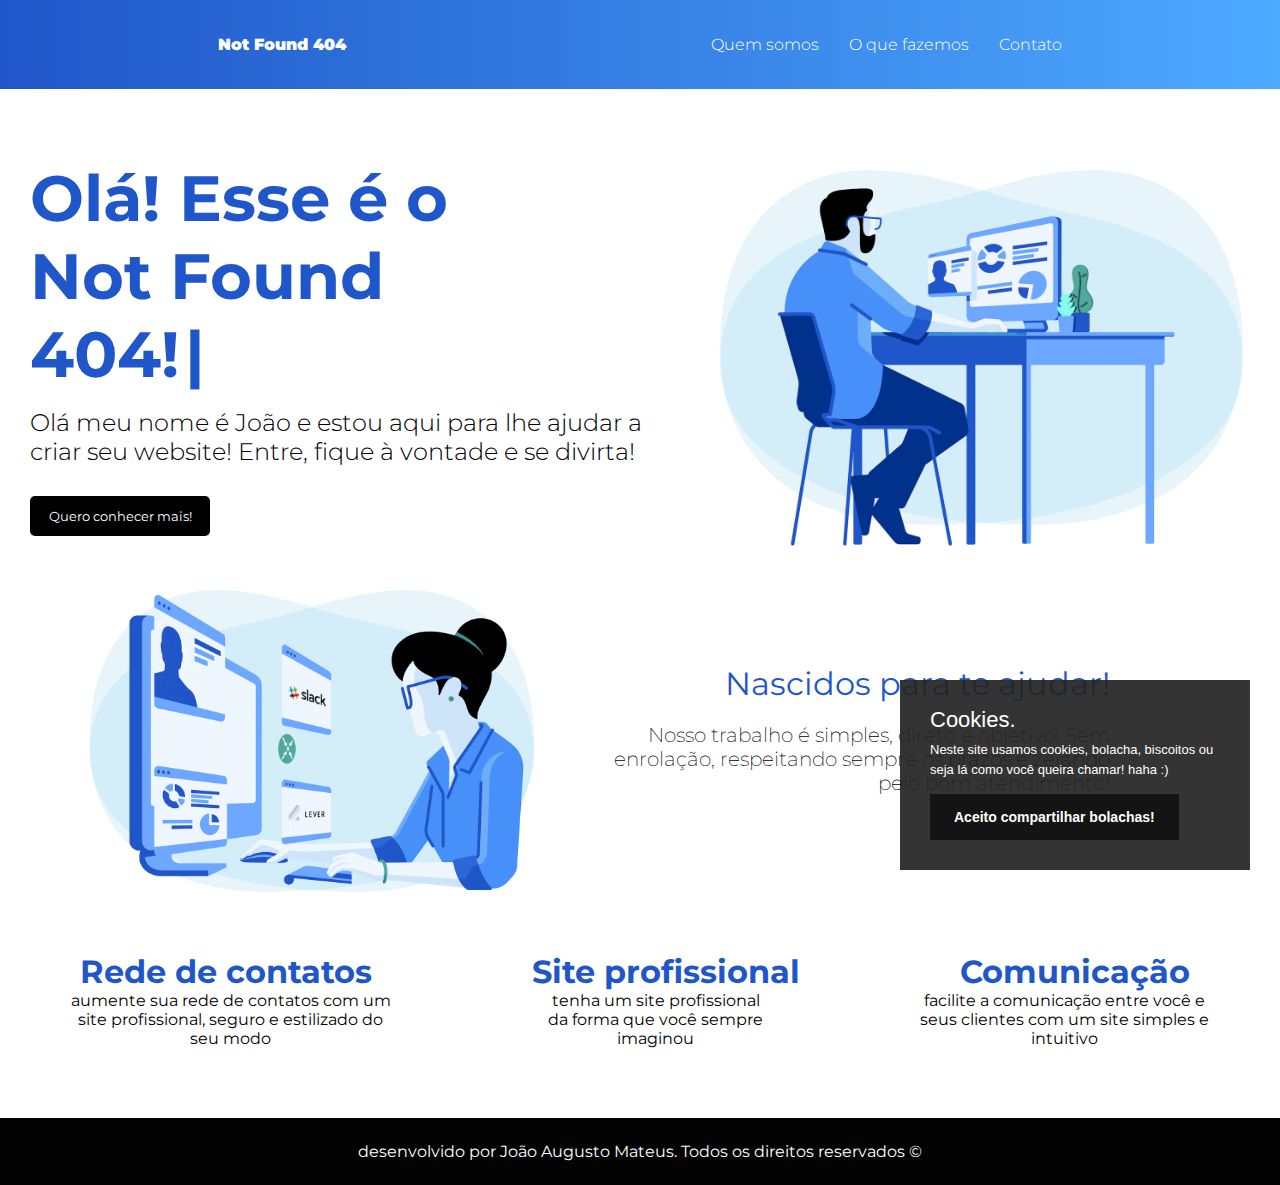
==== commit 32a93c1a: "Update index.html" ====
--- a/index.html
+++ b/index.html
@@ -10,7 +10,7 @@
     <style>.cookieConsentContainer{z-index:999;width:350px;min-height:20px;box-sizing:border-box;padding:30px 30px 30px 30px;background:#232323;overflow:hidden;position:fixed;bottom:30px;right:30px;display:none}.cookieConsentContainer .cookieTitle a{font-family:OpenSans,arial,sans-serif;color:#fff;font-size:22px;line-height:20px;display:block}.cookieConsentContainer .cookieDesc p{margin:0;padding:0;font-family:OpenSans,arial,sans-serif;color:#fff;font-size:13px;line-height:20px;display:block;margin-top:10px}.cookieConsentContainer .cookieDesc a{font-family:OpenSans,arial,sans-serif;color:#fff;text-decoration:underline}.cookieConsentContainer .cookieButton a{display:inline-block;font-family:OpenSans,arial,sans-serif;color:#fff;font-size:14px;font-weight:700;margin-top:14px;background:#000;box-sizing:border-box;padding:15px 24px;text-align:center;transition:background .3s}.cookieConsentContainer .cookieButton a:hover{cursor:pointer;background:#3e9b67}@media (max-width:980px){.cookieConsentContainer{bottom:0!important;left:0!important;width:100%!important}}</style>
     <link rel="icon" type="image/x-icon" href="favicon.ico">
     <content="width=device-width, initial-scale=1.0">
-        <link href="https://notfound404-error.github.io/NotFound404/style.css>
+
 </head>
 
 
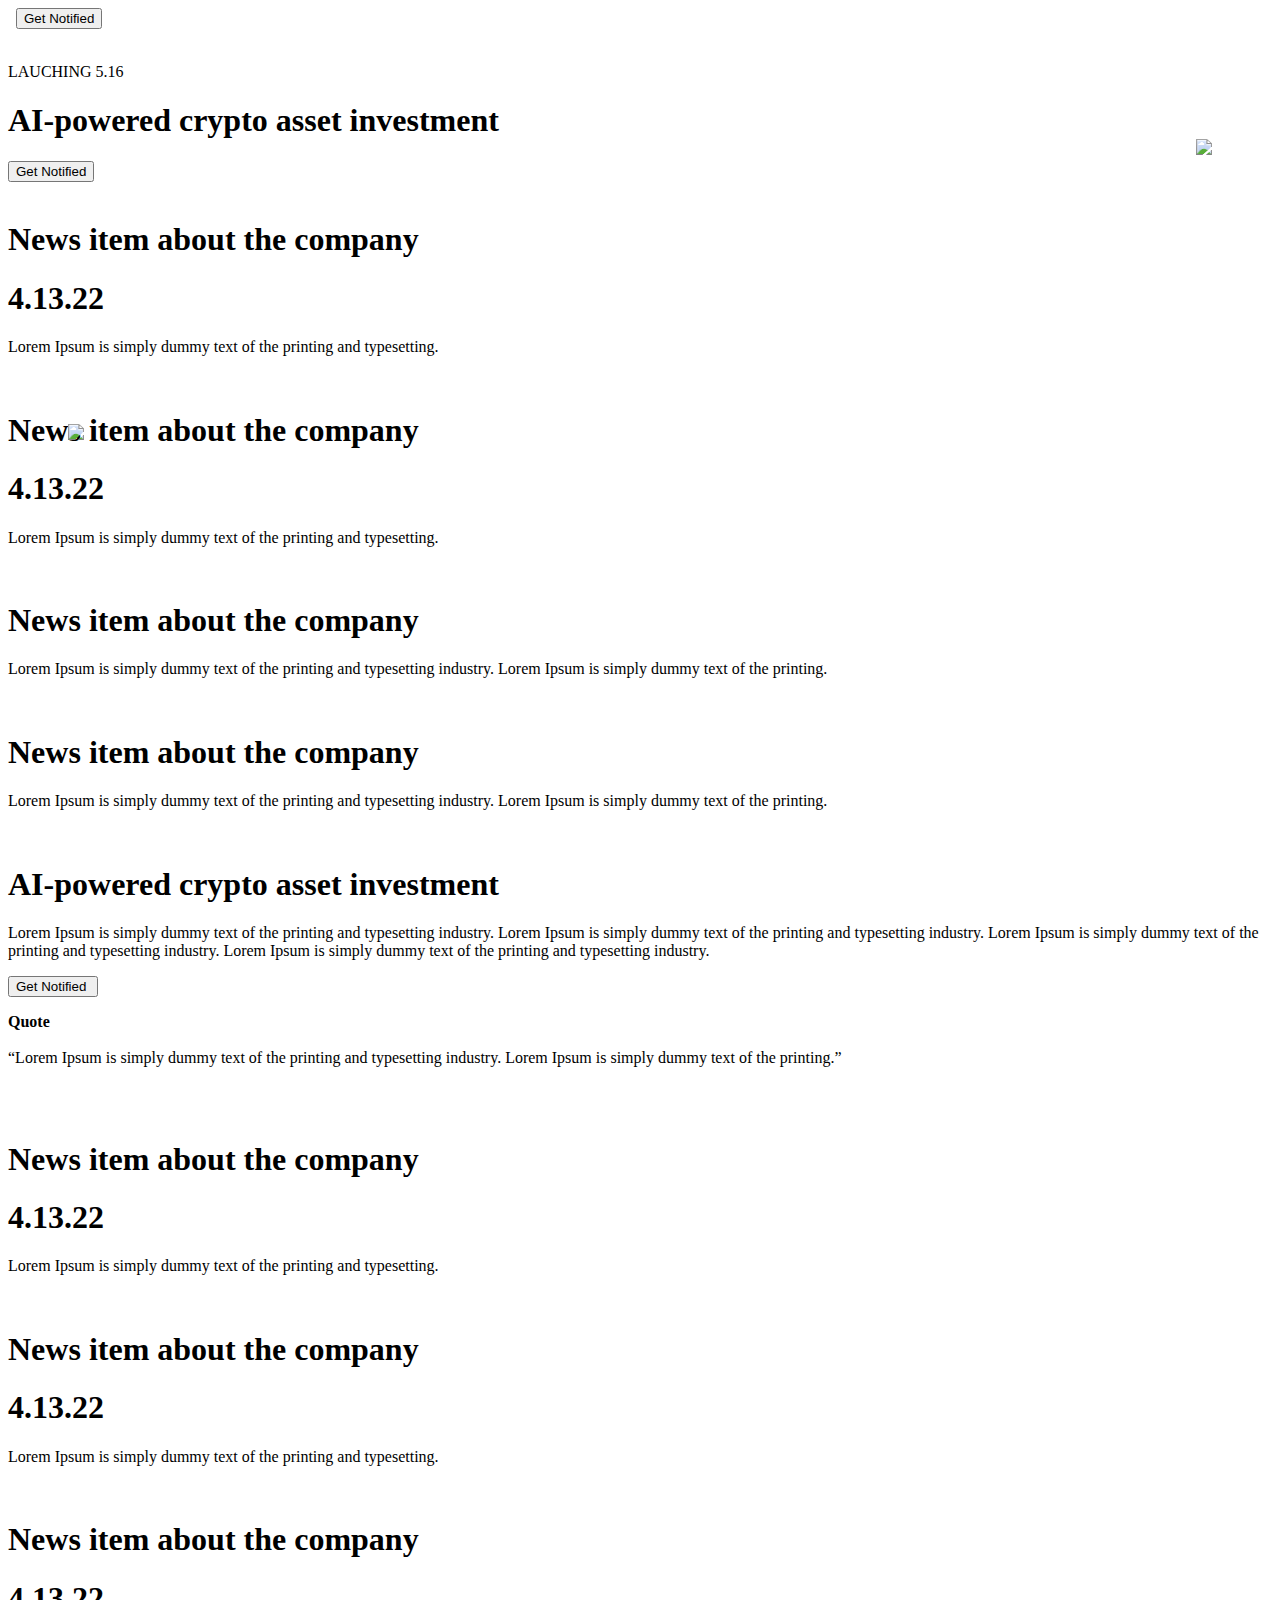
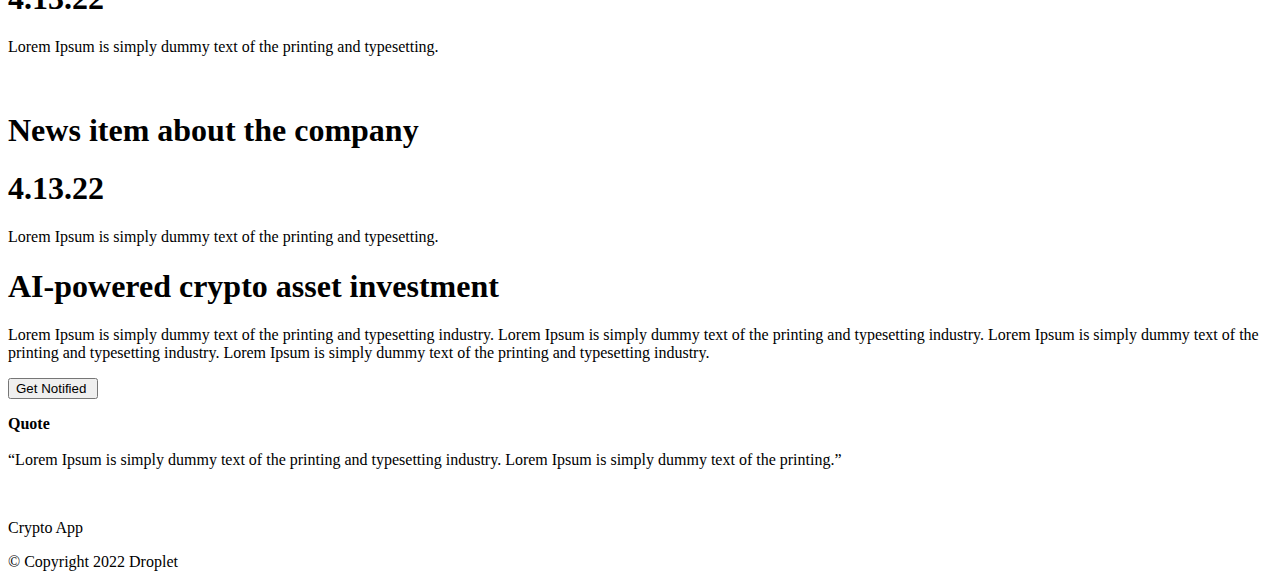
==== commit a5c8075b: "Add files via upload" ====
--- a/index.html
+++ b/index.html
@@ -1,67 +1,120 @@
-<!DOCTYPE html>
-<html lang="pt-BR">
-
-<head> 
-    <link rel="stylesheet" type="text/css" href="style.css">
-    <meta charset="UTF-8">
-    <meta name="viewport" content="width=device-width, initial-scale=1.0">
-   <meta name="description" content="Olá meu nome é João e estou aqui para lhe ajudar a criar seu website! Entre fique à vontade e se divirta!">
-    <title>Not Found 404 | Início</title>
-    <style>.cookieConsentContainer{z-index:999;width:350px;min-height:20px;box-sizing:border-box;padding:30px 30px 30px 30px;background:#232323;overflow:hidden;position:fixed;bottom:30px;right:30px;display:none}.cookieConsentContainer .cookieTitle a{font-family:OpenSans,arial,sans-serif;color:#fff;font-size:22px;line-height:20px;display:block}.cookieConsentContainer .cookieDesc p{margin:0;padding:0;font-family:OpenSans,arial,sans-serif;color:#fff;font-size:13px;line-height:20px;display:block;margin-top:10px}.cookieConsentContainer .cookieDesc a{font-family:OpenSans,arial,sans-serif;color:#fff;text-decoration:underline}.cookieConsentContainer .cookieButton a{display:inline-block;font-family:OpenSans,arial,sans-serif;color:#fff;font-size:14px;font-weight:700;margin-top:14px;background:#000;box-sizing:border-box;padding:15px 24px;text-align:center;transition:background .3s}.cookieConsentContainer .cookieButton a:hover{cursor:pointer;background:#3e9b67}@media (max-width:980px){.cookieConsentContainer{bottom:0!important;left:0!important;width:100%!important}}</style>
-    <link rel="icon" type="image/x-icon" href="favicon.ico">
-    <content="width=device-width, initial-scale=1.0">
-
-</head>
-
-
-<body>
-
-<header class="cabecalho">
-  <a class="nomelogo" href="index.html">Not Found 404</a>
-  <nav class="navegador">
-      <a class="somos" href="segunda.html">Quem somos</a>
-      <a>O que fazemos</a>
-      <a class="contatoum" href="terceira.html">Contato</a>
-  </nav>
-</header>
-
-<main class="conteudo">
-  <section class="conteudoprincipal">
-      <div class="conteudoescrito">
-          <h1 class="titulo">Olá! Esse é o Not Found 404!</h1>
-          <h2 class="subtitulo digitando">Olá meu nome é João e estou aqui para lhe ajudar a criar seu website! Entre, fique à vontade e se divirta!</h2>
-         <a href="segunda.html"><button class="botao">Quero conhecer mais!</button></a>
-      </div>
-     
-      <img class="imagem" src="ovni.gif" alt="notfound">
-
-
-  </section>
-
-  <section class="trabalhos">
-      <img class="team" src="imagem.gif" alt="">
-      <div>
-      <h1 class="veja">Nascidos para te ajudar!</h1>
-      <p class="paragrafo">Nosso trabalho é simples, direto e objetivo! Sem enrolação, respeitando sempre os prazos e zelando pelo bom atendimento!</p>
-     </div> 
-     <img src="" alt="">
-  </section>
-
-  </main>
-    <section class="texto">   
-      <h1>Rede de contatos</h1>
-      <h1>Site profissional</h1>
-      <h1>Comunicação</h1>
-     </section>
-
-     <section class="textodois">   
-      <p>aumente sua rede de contatos com um site profissional, seguro e estilizado do seu modo</p>
-      <p>tenha um site profissional da forma que você sempre imaginou</p>
-      <p>facilite a comunicação entre você e seus clientes com um site simples e intuitivo</p>
-     </section>
-</body>
-<footer class="rodape">
-  <p>desenvolvido por João Augusto Mateus. Todos os direitos reservados ©</p>
-
-</footer>
-<script>var purecookieTitle="Cookies.",purecookieDesc="Neste site usamos cookies, bolacha, biscoitos ou seja lá como você queira chamar! haha :)",purecookieLink='<a href="https://www.cssscript.com/privacy-policy/" target="_blank"Por que usam bolachas?</a>',purecookieButton="Aceito compartilhar bolachas!";function pureFadeIn(e,o){var i=document.getElementById(e);i.style.opacity=0,i.style.display=o||"block",function e(){var o=parseFloat(i.style.opacity);(o+=.02)>1||(i.style.opacity=o,requestAnimationFrame(e))}()}function pureFadeOut(e){var o=document.getElementById(e);o.style.opacity=1,function e(){(o.style.opacity-=.02)<0?o.style.display="none":requestAnimationFrame(e)}()}function setCookie(e,o,i){var t="";if(i){var n=new Date;n.setTime(n.getTime()+24*i*60*60*1e3),t="; expires="+n.toUTCString()}document.cookie=e+"="+(o||"")+t+"; path=/"}function getCookie(e){for(var o=e+"=",i=document.cookie.split(";"),t=0;t<i.length;t++){for(var n=i[t];" "==n.charAt(0);)n=n.substring(1,n.length);if(0==n.indexOf(o))return n.substring(o.length,n.length)}return null}function eraseCookie(e){document.cookie=e+"=; Max-Age=-99999999;"}function cookieConsent(){getCookie("purecookieDismiss")||(document.body.innerHTML+='<div class="cookieConsentContainer" id="cookieConsentContainer"><div class="cookieTitle"><a>'+purecookieTitle+'</a></div><div class="cookieDesc"><p>'+purecookieDesc+" "+purecookieLink+'</p></div><div class="cookieButton"><a onClick="purecookieDismiss();">'+purecookieButton+"</a></div></div>",pureFadeIn("cookieConsentContainer"))}function purecookieDismiss(){setCookie("purecookieDismiss","1",7),pureFadeOut("cookieConsentContainer")}window.onload=function(){cookieConsent()};</script>
+<!DOCTYPE html>
+<html lang="pt-BR">
+<head>
+    <link rel="stylesheet" type="text/css" href="../Droplet/style.css">
+    <meta charset="UTF-8">
+    <meta http-equiv="X-UA-Compatible" content="IE=edge">
+    <meta name="viewport" content="width=device-width, initial-scale=1.0">
+    <title>Droplet</title>
+</head>
+<body>
+    <Header>
+        <section class="cabecalho">
+        <img src="../Droplet/navegadorsvg.svg" alt="">
+        <img src="../Droplet/logologo.svg" alt="">
+        <button class="botao" type="button">Get Notified</button>
+    </section>
+</Header>
+    <div style='position:relative; top:0px; left:0px;'>
+        <img src="../Droplet/backgroundfotos.svg" alt="">
+        <div style='position:absolute; top:110px; right: 60px;'>
+        <img src="../Droplet/mobile appfotos.svg"> </div>
+        <div style='position:absolute; top:395px; left: 60px;'>
+            <img src="../Droplet/app iconfotos.svg"> </div>
+
+            <section class="texto">
+                <p class="rosatexto">LAUCHING 5.16</p>
+                <h1>AI-powered crypto asset investment</h1>
+                <button class="botaodois">Get Notified</button>
+            </section>
+
+            <section class="colunas">
+                <div class="fotoum">
+                <img src="../Droplet/Rectangle 5.svg" alt="">
+                <h1>News item about the company</h1>
+                <h1>4.13.22</h1>
+                <p>Lorem Ipsum is simply dummy text of the printing and typesetting.</p>
+            </div>
+            <div class="fotodois">
+                <img src="../Droplet/fotodois.svg" alt="">
+                <h1>News item about the company</h1>
+                <h1>4.13.22</h1>
+                <p>Lorem Ipsum is simply dummy text of the printing and typesetting.</p></div>
+            </section>
+
+            <section>
+                <div class="cinza">
+                    <img src="../Droplet/icon.svg" alt="">
+                    <h1>News item about the company</h1>
+                    <p>Lorem Ipsum is simply dummy text of the printing and typesetting industry. Lorem Ipsum is simply dummy text of the printing.</p>
+                </div>
+                <div class="cinzaclaro">
+                    <img src="../Droplet/ico3n.svg" alt="">
+                    <h1>News item about the company</h1>
+                    <p>Lorem Ipsum is simply dummy text of the printing and typesetting industry. Lorem Ipsum is simply dummy text of the printing.</p>
+                </div>
+                <div class="empresas">
+                    <img src="../Droplet/featured in.svg" alt="">
+                </div>
+            </section>
+
+            <section class="cinzadois">
+                <div >
+                    <h1>AI-powered crypto asset investment</h1>
+                    <p>Lorem Ipsum is simply dummy text of the printing and typesetting industry. Lorem Ipsum is simply dummy text of the printing and typesetting industry.
+                        Lorem Ipsum is simply dummy text of the printing and typesetting industry. Lorem Ipsum is simply dummy text of the printing and typesetting industry.</p>
+                        <button class="botaotres">Get Notified <img src="../Droplet/Vectorum.svg" alt=""></button>
+                         </div> 
+                         
+                        <div class="textimage">
+                         <p><strong>Quote</strong><br><br>“Lorem Ipsum is simply dummy text of the printing and typesetting industry. Lorem Ipsum is simply dummy text of the printing.”</p>
+                        <img src="../Droplet/image.svg" alt="">
+                        </div>
+            </section>
+
+            <section class="colunas">
+                <div class="fotoum">
+                <img src="../Droplet/image2.svg" alt="">
+                <h1>News item about the company</h1>
+                <h1>4.13.22</h1>
+                <p>Lorem Ipsum is simply dummy text of the printing and typesetting.</p>
+            </div>
+            <div class="fotodois">
+                <img src="../Droplet/image3.svg" alt="">
+                <h1>News item about the company</h1>
+                <h1>4.13.22</h1>
+                <p>Lorem Ipsum is simply dummy text of the printing and typesetting.</p></div>
+            </section>
+
+            <section class="colunas">
+                <div class="fotoum">
+                <img src="../Droplet/image4.svg" alt="">
+                <h1>News item about the company</h1>
+                <h1>4.13.22</h1>
+                <p>Lorem Ipsum is simply dummy text of the printing and typesetting.</p>
+            </div>
+            <div class="fotodois">
+                <img src="../Droplet/image5.svg" alt="">
+                <h1>News item about the company</h1>
+                <h1>4.13.22</h1>
+                <p>Lorem Ipsum is simply dummy text of the printing and typesetting.</p></div>
+            </section>
+
+            <section class="verde">
+                <div >
+                    <h1>AI-powered crypto asset investment</h1>
+                    <p>Lorem Ipsum is simply dummy text of the printing and typesetting industry. Lorem Ipsum is simply dummy text of the printing and typesetting industry.
+                        Lorem Ipsum is simply dummy text of the printing and typesetting industry. Lorem Ipsum is simply dummy text of the printing and typesetting industry.</p>
+                        <button class="botaoquatro">Get Notified <img src="../Droplet/Vectorum.svg" alt=""></button>
+                         </div> 
+                         
+                        <div class="textimage">
+                         <p><strong>Quote</strong><br><br>“Lorem Ipsum is simply dummy text of the printing and typesetting industry. Lorem Ipsum is simply dummy text of the printing.”</p>
+                        </div>
+            </section>
+</body>
+<footer class="rodape">
+    <img src="../Droplet/logologo.svg" alt="">
+    <p>Crypto App</p>
+    <p class="copy">© Copyright 2022 Droplet</p></footer>
+</html>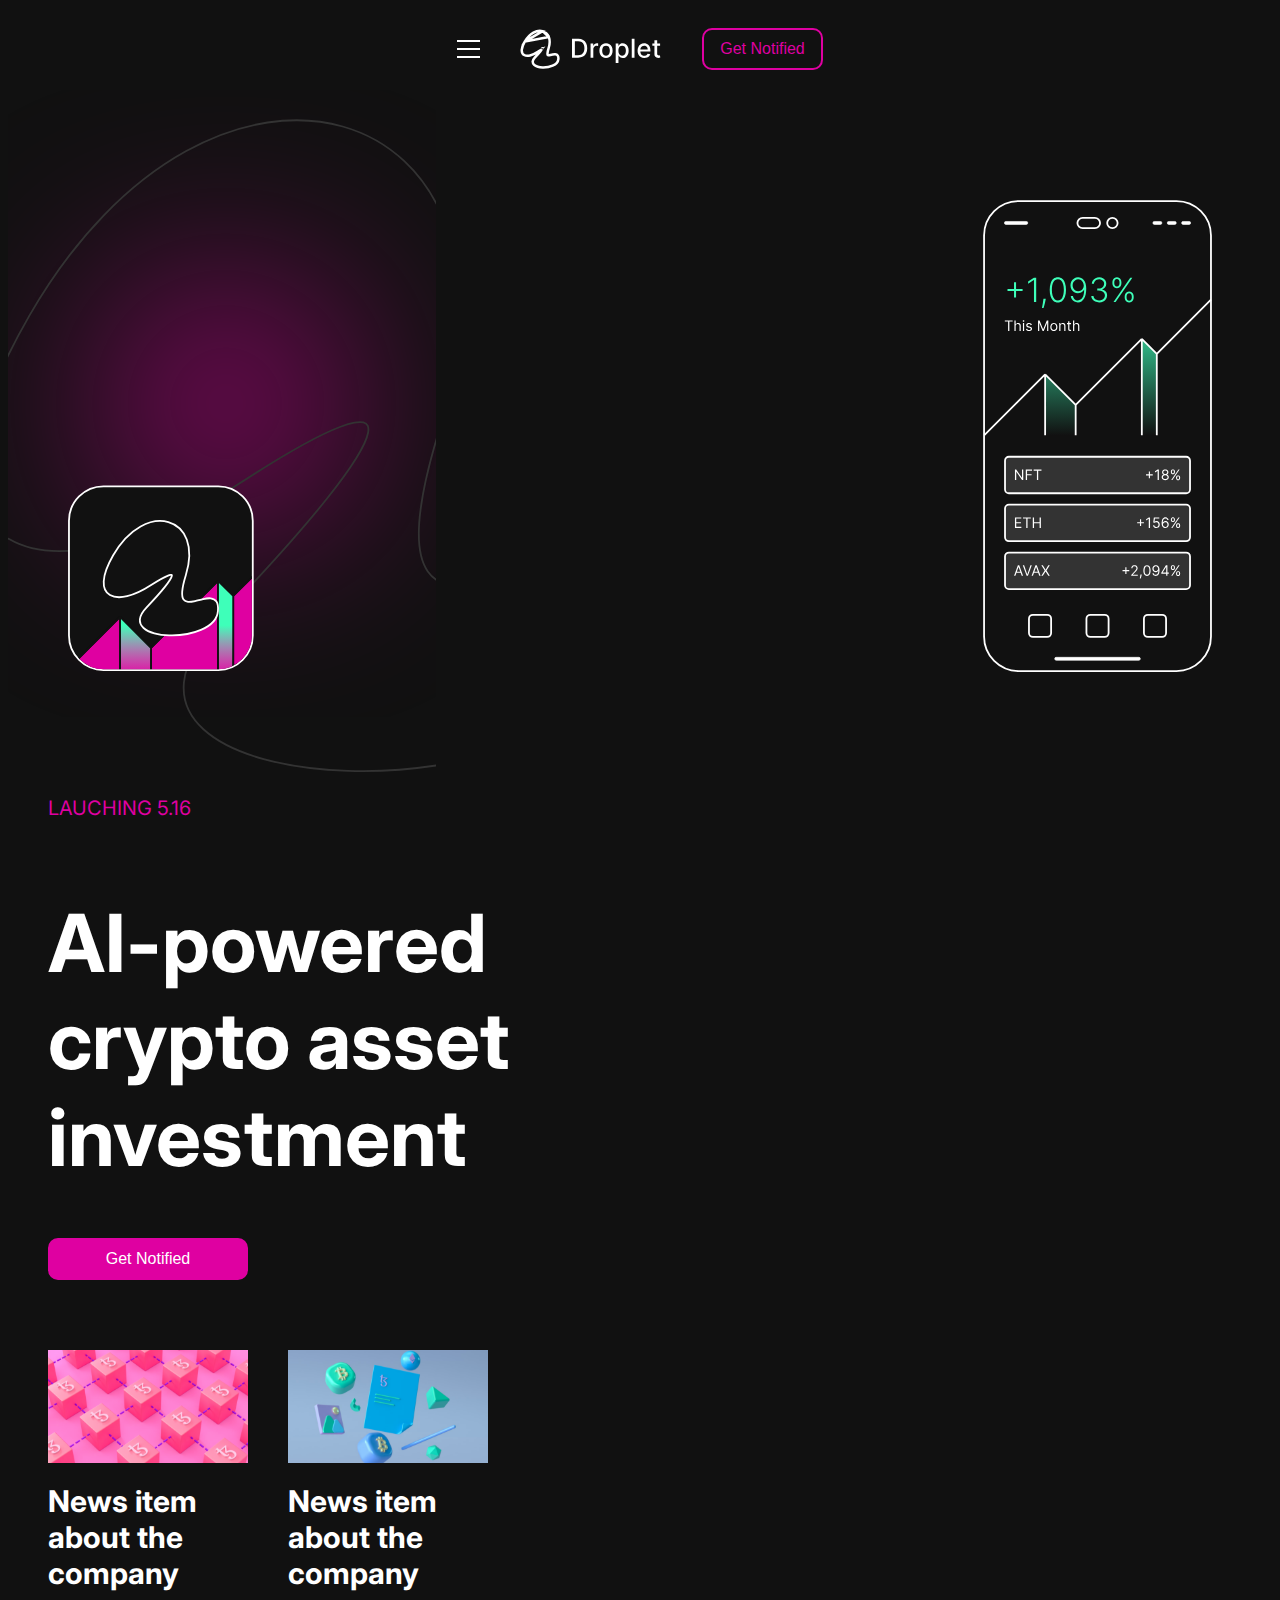
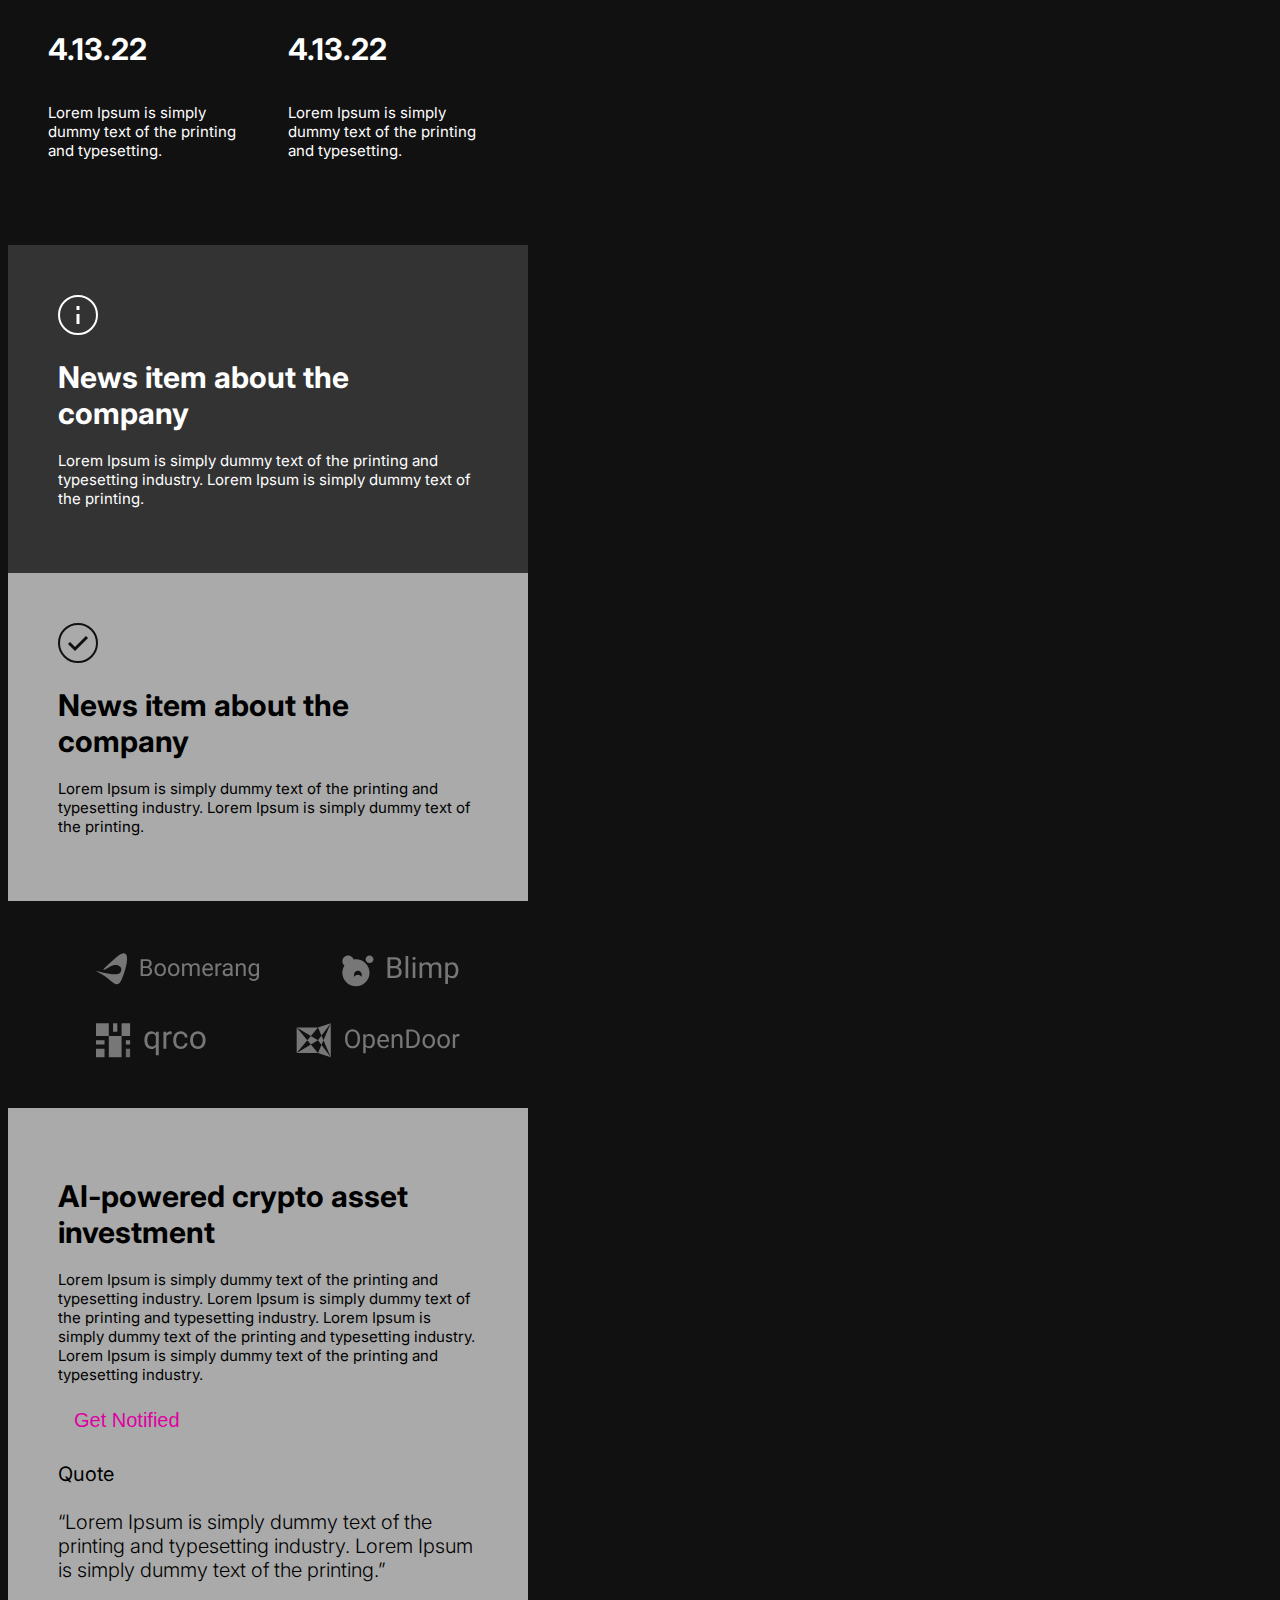
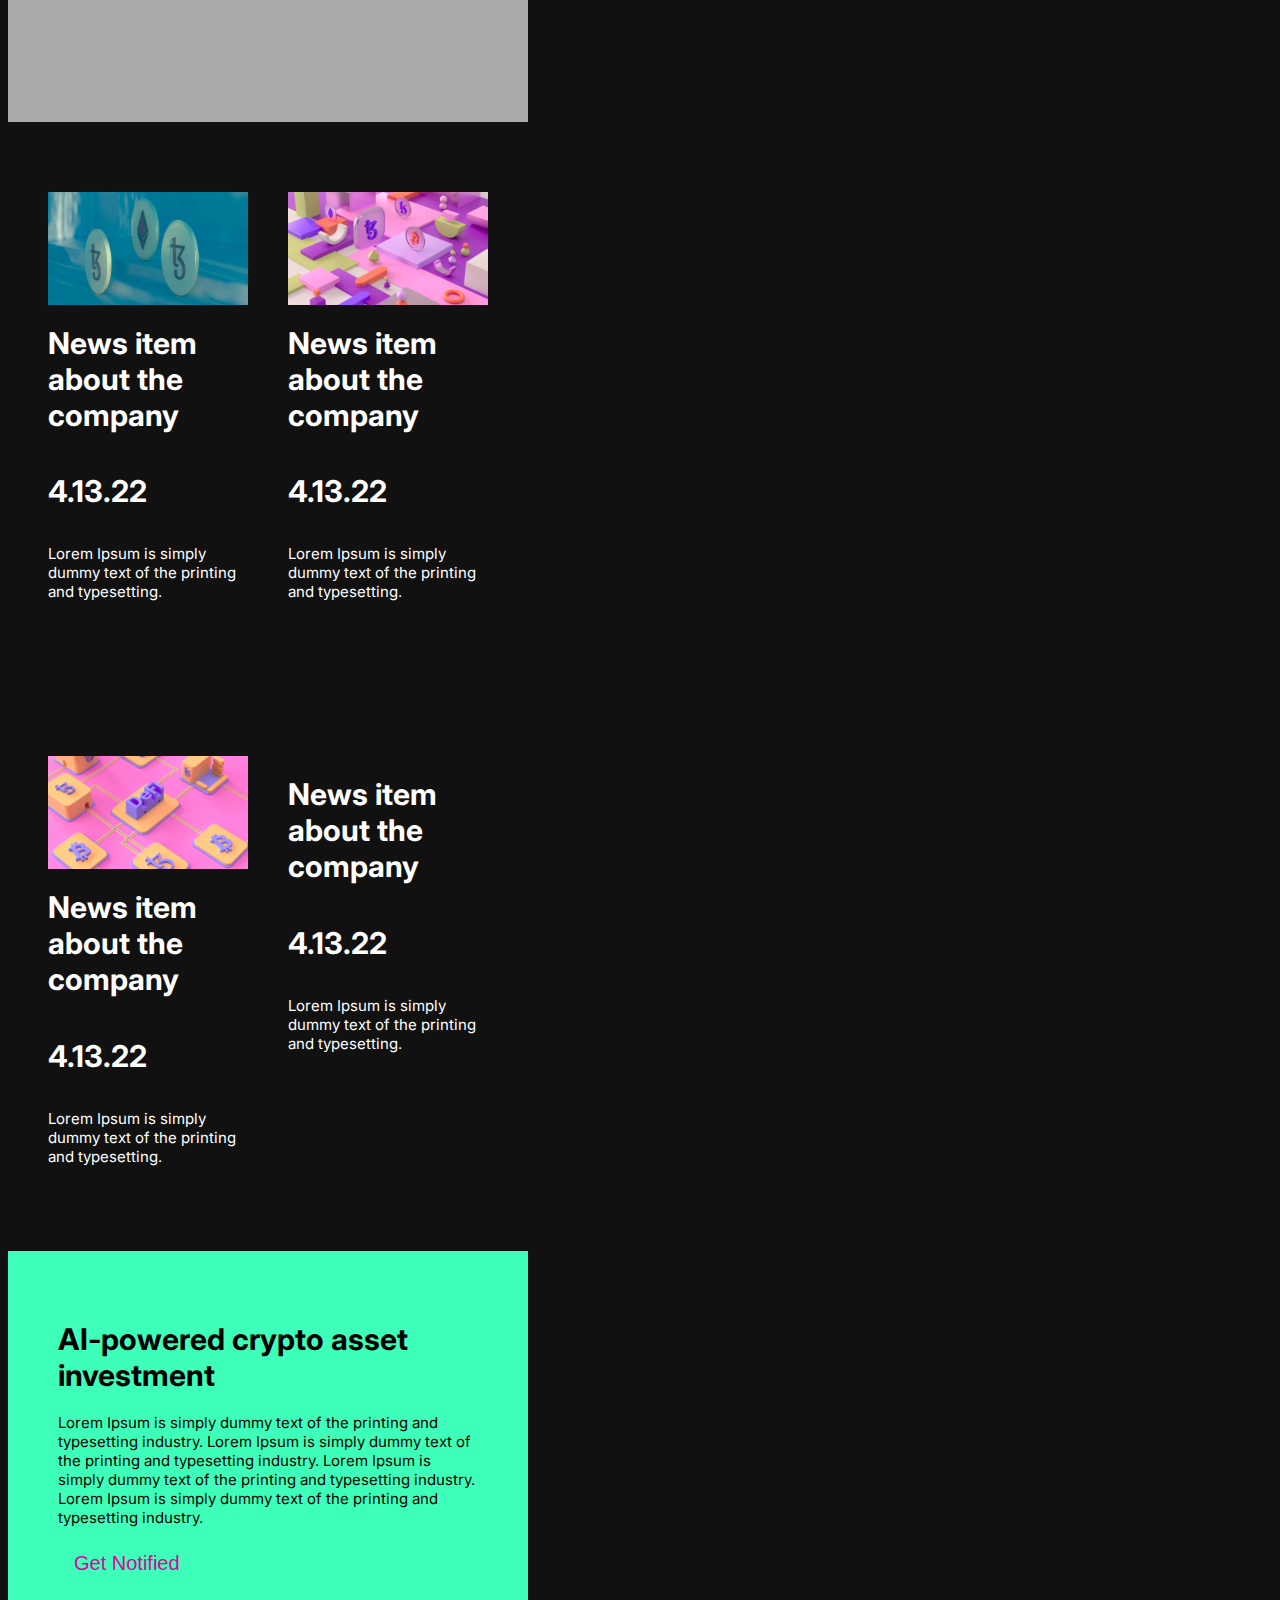
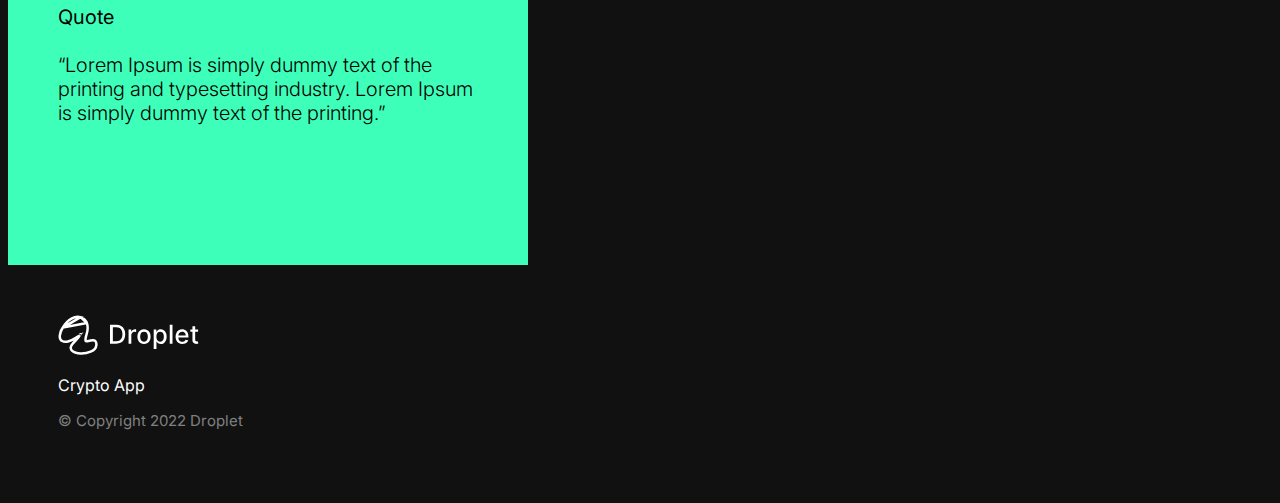
==== commit 6976b4fe: "Update index.html" ====
--- a/index.html
+++ b/index.html
@@ -1,26 +1,27 @@
 <!DOCTYPE html>
 <html lang="pt-BR">
 <head>
-    <link rel="stylesheet" type="text/css" href="../Droplet/style.css">
+    <link rel="stylesheet" type="text/css" href="style.css">
     <meta charset="UTF-8">
     <meta http-equiv="X-UA-Compatible" content="IE=edge">
     <meta name="viewport" content="width=device-width, initial-scale=1.0">
     <title>Droplet</title>
+    <link href="https://notfound404-error.github.io/droplet/style.css">
 </head>
 <body>
     <Header>
         <section class="cabecalho">
-        <img src="../Droplet/navegadorsvg.svg" alt="">
-        <img src="../Droplet/logologo.svg" alt="">
+        <img src="navegadorsvg.svg" alt="">
+        <img src="logologo.svg" alt="">
         <button class="botao" type="button">Get Notified</button>
     </section>
 </Header>
     <div style='position:relative; top:0px; left:0px;'>
-        <img src="../Droplet/backgroundfotos.svg" alt="">
+        <img src="backgroundfotos.svg" alt="">
         <div style='position:absolute; top:110px; right: 60px;'>
-        <img src="../Droplet/mobile appfotos.svg"> </div>
+        <img src="mobile appfotos.svg"> </div>
         <div style='position:absolute; top:395px; left: 60px;'>
-            <img src="../Droplet/app iconfotos.svg"> </div>
+            <img src="app iconfotos.svg"> </div>
 
             <section class="texto">
                 <p class="rosatexto">LAUCHING 5.16</p>
@@ -30,13 +31,13 @@
 
             <section class="colunas">
                 <div class="fotoum">
-                <img src="../Droplet/Rectangle 5.svg" alt="">
+                <img src="Rectangle 5.svg" alt="">
                 <h1>News item about the company</h1>
                 <h1>4.13.22</h1>
                 <p>Lorem Ipsum is simply dummy text of the printing and typesetting.</p>
             </div>
             <div class="fotodois">
-                <img src="../Droplet/fotodois.svg" alt="">
+                <img src="fotodois.svg" alt="">
                 <h1>News item about the company</h1>
                 <h1>4.13.22</h1>
                 <p>Lorem Ipsum is simply dummy text of the printing and typesetting.</p></div>
@@ -44,17 +45,17 @@
 
             <section>
                 <div class="cinza">
-                    <img src="../Droplet/icon.svg" alt="">
+                    <img src="icon.svg" alt="">
                     <h1>News item about the company</h1>
                     <p>Lorem Ipsum is simply dummy text of the printing and typesetting industry. Lorem Ipsum is simply dummy text of the printing.</p>
                 </div>
                 <div class="cinzaclaro">
-                    <img src="../Droplet/ico3n.svg" alt="">
+                    <img src="ico3n.svg" alt="">
                     <h1>News item about the company</h1>
                     <p>Lorem Ipsum is simply dummy text of the printing and typesetting industry. Lorem Ipsum is simply dummy text of the printing.</p>
                 </div>
                 <div class="empresas">
-                    <img src="../Droplet/featured in.svg" alt="">
+                    <img src="featured in.svg" alt="">
                 </div>
             </section>
 
@@ -68,19 +69,19 @@
                          
                         <div class="textimage">
                          <p><strong>Quote</strong><br><br>“Lorem Ipsum is simply dummy text of the printing and typesetting industry. Lorem Ipsum is simply dummy text of the printing.”</p>
-                        <img src="../Droplet/image.svg" alt="">
+                        <img src=".image.svg" alt="">
                         </div>
             </section>
 
             <section class="colunas">
                 <div class="fotoum">
-                <img src="../Droplet/image2.svg" alt="">
+                <img src="image2.svg" alt="">
                 <h1>News item about the company</h1>
                 <h1>4.13.22</h1>
                 <p>Lorem Ipsum is simply dummy text of the printing and typesetting.</p>
             </div>
             <div class="fotodois">
-                <img src="../Droplet/image3.svg" alt="">
+                <img src="image3.svg" alt="">
                 <h1>News item about the company</h1>
                 <h1>4.13.22</h1>
                 <p>Lorem Ipsum is simply dummy text of the printing and typesetting.</p></div>
@@ -88,13 +89,13 @@
 
             <section class="colunas">
                 <div class="fotoum">
-                <img src="../Droplet/image4.svg" alt="">
+                <img src="image4.svg" alt="">
                 <h1>News item about the company</h1>
                 <h1>4.13.22</h1>
                 <p>Lorem Ipsum is simply dummy text of the printing and typesetting.</p>
             </div>
             <div class="fotodois">
-                <img src="../Droplet/image5.svg" alt="">
+                <img src="image5.svg" alt="">
                 <h1>News item about the company</h1>
                 <h1>4.13.22</h1>
                 <p>Lorem Ipsum is simply dummy text of the printing and typesetting.</p></div>
@@ -114,7 +115,7 @@
             </section>
 </body>
 <footer class="rodape">
-    <img src="../Droplet/logologo.svg" alt="">
+    <img src="logologo.svg" alt="">
     <p>Crypto App</p>
     <p class="copy">© Copyright 2022 Droplet</p></footer>
-</html>+</html>
--- a/style.css
+++ b/style.css
@@ -0,0 +1,169 @@
+@import url('https://fonts.googleapis.com/css2?family=Inter&display=swap');
+
+body {background-color: #111111;}
+
+.botao {
+    background-color: #111111;
+    border: none;
+    color: #DF00A1;
+    padding: 10px 16px;
+    text-align: center;
+    text-decoration: none;
+    display: inline-block;
+    font-size: 16px;
+    border: 2px solid #DF00A1;
+    border-radius: 10px;
+    max-width: 200px;
+}
+
+.botao:hover {background-color: #DF00A1;
+color: white;}
+
+.cabecalho {
+    padding: 20px;
+    background-color: #111111;
+    display: flex;
+    flex-direction: row;
+justify-content: center;
+align-items: center;
+gap: 40px;
+}
+
+.texto { margin-left: 40px;
+    display: flex;
+    flex-direction: column;
+justify-content: left;
+align-items: left;
+    max-width: 500px;
+    font-size: 40px;
+    font-family: 'Inter', sans-serif;
+color: white;}
+
+.rosatexto {font-size: 20px;
+    color: #DF00A1;}
+
+    .botaodois {
+        background-color: #DF00A1;
+        border: none;
+        color: white;
+        padding: 10px 16px;
+        text-align: center;
+        text-decoration: none;
+        display: inline-block;
+        font-size: 16px;
+        border: 2px solid #DF00A1;
+        border-radius: 10px;
+        max-width: 200px;
+    }
+
+.rodape { padding: 50px;
+    font-family: 'Inter', sans-serif;
+    color: white;}
+
+    .copy {font-size: 15px;
+        color: gray;}
+
+
+.fotoum {padding-top: 70px;
+    margin-left: 40px;
+    display: flex;
+    flex-direction: column;
+justify-content: left;
+align-items: left;
+    max-width: 200px;
+    font-size: 15px;
+    font-family: 'Inter', sans-serif;
+color: white;}
+
+.fotodois {padding-top: 70px;
+    margin-left: 40px;
+    display: flex;
+    flex-direction: column;
+justify-content: left;
+align-items: left;
+    max-width: 200px;
+    font-size: 15px;
+    font-family: 'Inter', sans-serif;
+color: white;}
+
+.colunas {
+    display: flex;
+    flex-direction: row;
+justify-content: left;
+align-items: left;
+padding-bottom: 70px;
+}
+
+.cinza {padding: 50px;
+    background-color: #333333;
+    max-width: 420px;
+    font-size: 15px;
+    font-family: 'Inter', sans-serif;
+color: white;}
+
+.cinzaclaro {padding: 50px;
+    background-color: #aaaaaa;
+    max-width: 420px;
+    font-size: 15px;
+    font-family: 'Inter', sans-serif;
+color: black;}
+
+.empresas {padding-top: 50px;
+    padding-bottom: 50px;
+    margin-left: 70px;
+    display: flex;
+    flex-direction: column;
+justify-content: space-around;
+align-items: center;
+    max-width: 400px;
+    font-family: 'Inter', sans-serif;
+color: white;}
+
+.cinzadois {padding: 50px;
+    background-color: #AAAAAA;
+    max-width: 420px;
+    font-size: 15px;
+    font-family: 'Inter', sans-serif;
+color: black;}
+
+.botaotres {
+    background-color: #AAAAAA;
+    border: none;
+    color: #DF00A1;
+    padding: 10px 16px;
+    text-align: center;
+    text-decoration: none;
+    display:inline-block;
+    font-size: 20px;
+    border-radius: 10px;
+    max-width: 300px;
+}
+
+.textimage {font-weight: 300;
+    font-size: 20px;
+     display: flex;
+    flex-direction: row;
+justify-content: left;
+align-items: left;
+padding-bottom: 70px;
+}
+
+.verde{padding: 50px;
+    background-color: #3EFFB9;
+    max-width: 420px;
+    font-size: 15px;
+    font-family: 'Inter', sans-serif;
+color: black;}
+
+.botaoquatro {
+    background-color: #3EFFB9;
+    border: none;
+    color: #DF00A1;
+    padding: 10px 16px;
+    text-align: center;
+    text-decoration: none;
+    display:inline-block;
+    font-size: 20px;
+    border-radius: 10px;
+    max-width: 300px;
+}